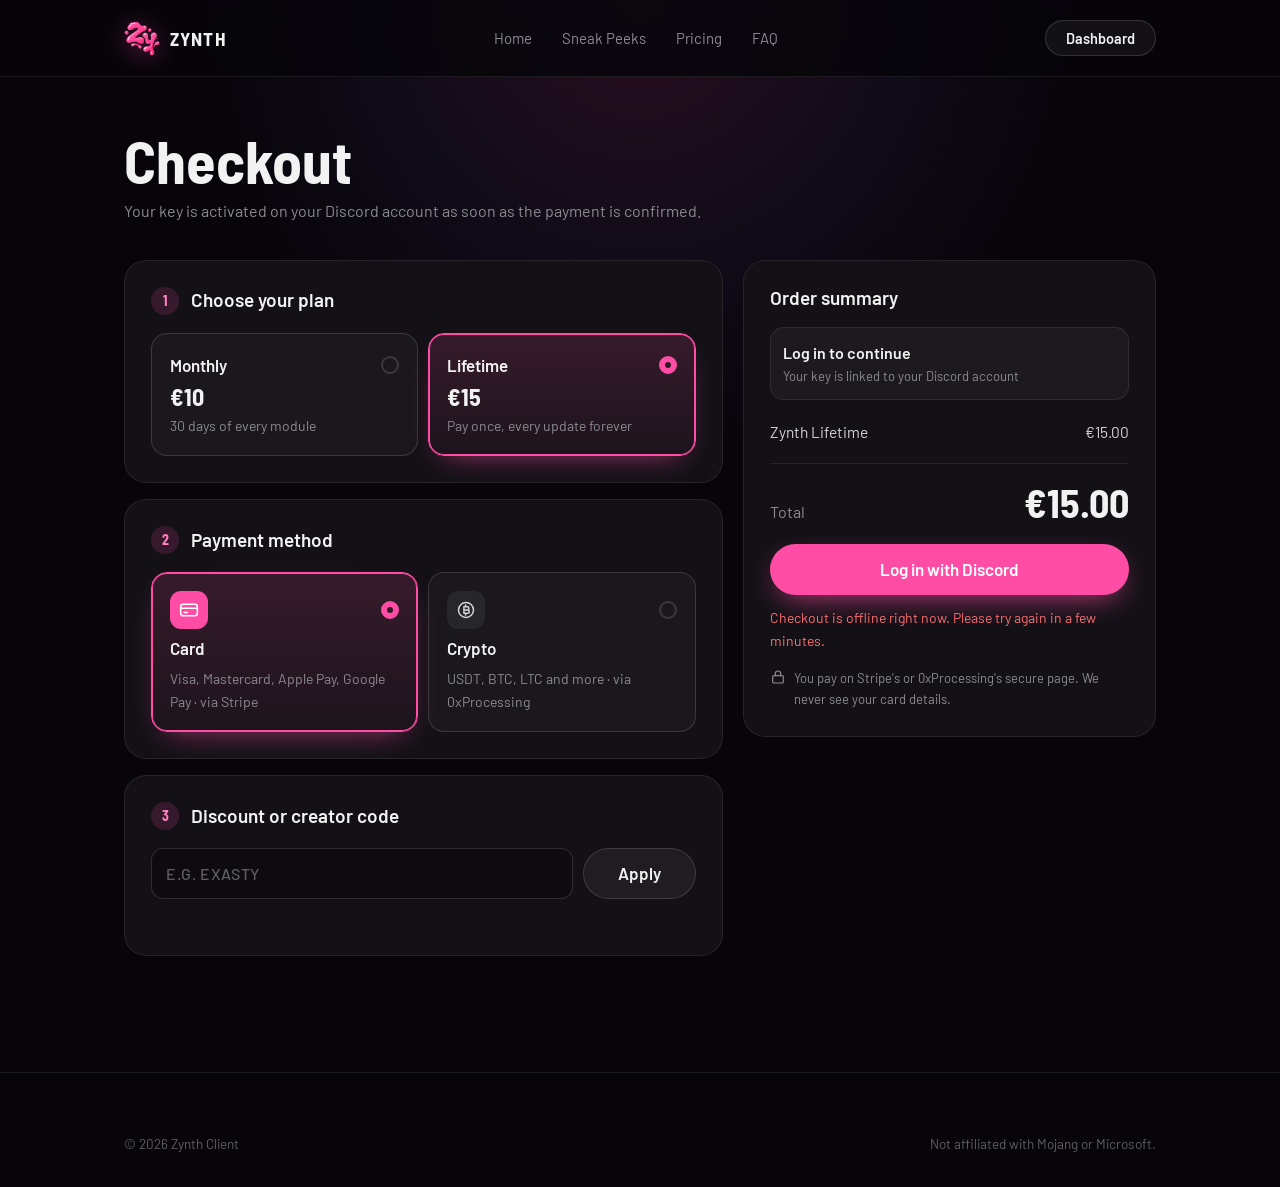
==== checkout.html @ fab696f7 "Add files via upload" ====
<!DOCTYPE html>
<html lang="en">
<head>
<meta charset="UTF-8">
<meta name="viewport" content="width=device-width, initial-scale=1.0, viewport-fit=cover">
<title>Checkout · Zynth Client</title>
<meta name="theme-color" content="#07050A">
<meta name="robots" content="noindex">
<link rel="icon" type="image/png" href="zynth-logo.png">
<link rel="preconnect" href="https://fonts.googleapis.com">
<link rel="preconnect" href="https://fonts.gstatic.com" crossorigin>
<link rel="stylesheet" href="https://fonts.googleapis.com/css2?family=Barlow:wght@400;500;600;700&family=Barlow+Semi+Condensed:wght@600;700&family=JetBrains+Mono:wght@400;500&display=swap">
<link rel="stylesheet" href="zynth.css">

<style>
  .page { padding: 130px 0 100px; position: relative; }
  .page::before { content: ""; position: absolute; left: 50%; top: 0; width: 900px; height: 460px; max-width: 160vw; transform: translateX(-50%);
    background: radial-gradient(ellipse at 50% 0%, rgba(255,77,166,.14), rgba(169,112,255,.06) 40%, transparent 70%); pointer-events: none; }
  .page .wrap { position: relative; }
  .page h1 { font: 700 clamp(40px, 6vw, 60px)/1 var(--display); margin-bottom: 8px; }
  .page .lead { color: var(--muted); margin-bottom: 36px; }

  .layout { display: grid; grid-template-columns: minmax(0, 1.45fr) minmax(0, 1fr); gap: 20px; align-items: start; }
  @media (max-width: 880px) { .layout { grid-template-columns: 1fr; } }

  .step { padding: 26px; margin-bottom: 16px; }
  .step:hover { transform: none; }
  .step-head { display: flex; align-items: center; gap: 12px; margin-bottom: 18px; }
  .step-num { width: 28px; height: 28px; border-radius: 50%; display: grid; place-items: center; font: 700 14px/1 var(--display); background: rgba(255,77,166,.15); color: var(--pink-light); flex-shrink: 0; }
  .step-head h2 { font: 600 19px/1.2 var(--font); }

  .options { display: grid; grid-template-columns: 1fr 1fr; gap: 10px; }
  @media (max-width: 520px) { .options { grid-template-columns: 1fr; } }
  .opt { position: relative; display: block; cursor: pointer; }
  .opt input { position: absolute; opacity: 0; pointer-events: none; }
  .opt-box { display: flex; flex-direction: column; gap: 6px; height: 100%; padding: 18px; border-radius: 16px; background: rgba(255,255,255,.03); border: 1px solid var(--line-strong); transition: border-color .2s, background .2s, box-shadow .2s; }
  .opt:hover .opt-box { border-color: rgba(255,255,255,.28); }
  .opt input:checked + .opt-box { border-color: var(--pink); background: linear-gradient(180deg, rgba(84,35,61,.55), rgba(84,35,61,.15)); box-shadow: 0 0 0 1px var(--pink) inset, 0 12px 30px -16px rgba(255,77,166,.7); }
  .opt input:focus-visible + .opt-box { outline: 2px solid var(--pink); outline-offset: 3px; }
  .opt input:disabled + .opt-box { opacity: .45; cursor: not-allowed; }
  .opt-top { display: flex; justify-content: space-between; align-items: center; gap: 10px; }
  .opt-name { font-weight: 600; font-size: 17px; }
  .opt-price { font: 700 24px/1 var(--display); }
  .opt-sub { color: var(--muted); font-size: 14px; }
  .opt-icon { width: 38px; height: 38px; border-radius: 11px; display: grid; place-items: center; background: rgba(255,255,255,.06); color: var(--text); }
  .opt input:checked + .opt-box .opt-icon { background: var(--pink); color: #fff; }
  .opt-icon svg { width: 20px; height: 20px; }
  .radio { width: 18px; height: 18px; border-radius: 50%; border: 2px solid var(--line-strong); flex-shrink: 0; transition: border-color .2s, border-width .2s; }
  .opt input:checked + .opt-box .radio { border-color: var(--pink); border-width: 6px; }

  .field { display: grid; gap: 6px; margin-top: 14px; }
  .field label { font-size: 14px; color: var(--muted); font-weight: 500; }
  .input { width: 100%; font: 500 16px var(--font); color: var(--white); background: #0d0b10; border: 1px solid var(--line-strong); border-radius: 12px; padding: 13px 14px; outline: none; transition: border-color .2s, box-shadow .2s; }
  .input::placeholder { color: var(--dim); }
  .input:focus { border-color: var(--pink); box-shadow: 0 0 0 4px rgba(255,77,166,.15); }
  select.input { appearance: none; cursor: pointer; background-image: url("data:image/svg+xml,%3Csvg xmlns='http://www.w3.org/2000/svg' viewBox='0 0 16 16'%3E%3Cpath d='M4 6l4 4 4-4' fill='none' stroke='%238B8B90' stroke-width='1.6' stroke-linecap='round'/%3E%3C/svg%3E"); background-repeat: no-repeat; background-position: right 14px center; background-size: 14px; }
  .crypto-fields[hidden] { display: none; }
  .note { font-size: 13.5px; color: var(--muted); margin-top: 10px; }

  .code-row { display: flex; gap: 10px; }
  .code-row .input { text-transform: uppercase; letter-spacing: .04em; }
  .code-row .btn { flex-shrink: 0; }
  .code-msg { font-size: 14px; margin-top: 10px; min-height: 20px; }
  .code-msg.ok { color: #6EE7A8; }
  .code-msg.err { color: #F87171; }
  .code-chip { display: inline-flex; align-items: center; gap: 8px; padding: 6px 8px 6px 12px; border-radius: 999px; background: rgba(255,77,166,.13); color: var(--pink-light); font: 600 14px var(--font); }
  .code-chip button { background: none; border: 0; color: inherit; cursor: pointer; font-size: 16px; line-height: 1; padding: 2px 4px; border-radius: 50%; }

  .summary { padding: 26px; position: sticky; top: 96px; }
  .summary:hover { transform: none; }
  .summary h2 { font: 600 19px/1.2 var(--font); margin-bottom: 18px; }
  .account { display: flex; align-items: center; gap: 12px; padding: 12px; border-radius: 14px; background: rgba(255,255,255,.04); border: 1px solid var(--line); margin-bottom: 20px; }
  .account img { width: 36px; height: 36px; border-radius: 50%; }
  .account .who { font-weight: 600; }
  .account .sub { font-size: 13px; color: var(--muted); }
  .account .switch { margin-left: auto; font-size: 13px; color: var(--muted); background: none; border: 0; cursor: pointer; }
  .account .switch:hover { color: var(--white); }
  .lines { display: grid; gap: 12px; padding-bottom: 18px; border-bottom: 1px solid var(--line); }
  .line { display: flex; justify-content: space-between; gap: 12px; font-size: 15.5px; color: var(--text); }
  .line .neg { color: #6EE7A8; }
  .line[hidden] { display: none; }
  .total { display: flex; justify-content: space-between; align-items: baseline; margin: 18px 0 20px; }
  .total span { color: var(--muted); }
  .total b { font: 700 40px/1 var(--display); }
  .pay { width: 100%; }
  .pay[disabled] { opacity: .5; cursor: not-allowed; transform: none; }
  .pay[disabled]::after { display: none; }
  .error { color: #F87171; font-size: 14px; margin-top: 12px; min-height: 18px; }
  .trust { display: flex; gap: 8px; align-items: flex-start; font-size: 13px; color: var(--muted); margin-top: 16px; }
  .trust svg { width: 16px; height: 16px; flex-shrink: 0; margin-top: 1px; }

  /* Order status (returning from the payment page) */
  .status-card { max-width: 620px; margin: 0 auto; padding: 40px 32px; text-align: center; }
  .status-card:hover { transform: none; }
  .status-icon { width: 64px; height: 64px; border-radius: 20px; margin: 0 auto 20px; display: grid; place-items: center; }
  .status-icon svg { width: 30px; height: 30px; }
  .status-icon.ok { background: rgba(110,231,168,.13); color: #6EE7A8; }
  .status-icon.wait { background: rgba(255,77,166,.13); color: var(--pink-light); }
  .status-icon.bad { background: rgba(248,113,113,.12); color: #F87171; }
  .status-card h2 { font: 700 32px/1.1 var(--display); margin-bottom: 10px; }
  .status-card p { color: var(--muted); margin-bottom: 22px; }
  .spinner { width: 28px; height: 28px; border-radius: 50%; border: 3px solid rgba(255,77,166,.25); border-top-color: var(--pink); animation: spin .9s linear infinite; }
  @keyframes spin { to { transform: rotate(360deg); } }
  .keybox { display: flex; align-items: center; gap: 10px; justify-content: space-between; padding: 14px 16px; border-radius: 14px; background: #0d0b10; border: 1px solid var(--line-strong); margin: 0 auto 20px; max-width: 460px; text-align: left; }
  .keybox code { font: 500 15px var(--mono); color: var(--white); letter-spacing: .04em; word-break: break-all; }
  .receipt { display: grid; gap: 8px; max-width: 360px; margin: 0 auto 26px; text-align: left; font-size: 14.5px; }
  .receipt div { display: flex; justify-content: space-between; gap: 12px; color: var(--text); }
  .receipt span { color: var(--muted); }
  .row-center { display: flex; gap: 10px; justify-content: center; flex-wrap: wrap; }
  .skeleton { color: var(--dim); }
</style>
</head>
<body>

<nav class="top solid">
  <div class="wrap">
    <a class="brand" href="index.html"><img src="zynth-logo.png" alt="">ZYNTH</a>
    <div class="navlinks">
      <a href="index.html">Home</a>
      <a href="sneak-peeks.html">Sneak Peeks</a>
      <a href="index.html#pricing">Pricing</a>
      <a href="index.html#faq">FAQ</a>
    </div>
    <div class="nav-right">
      <a href="dashboard.html" class="btn btn-ghost btn-sm">Dashboard</a>
      <button class="burger" aria-label="Menu" aria-expanded="false"><svg viewBox="0 0 24 24" fill="none" stroke="currentColor" stroke-width="2" stroke-linecap="round"><path d="M4 7h16M4 12h16M4 17h16"/></svg></button>
    </div>
  </div>
  <div class="mobile-menu">
    <a href="index.html">Home</a><a href="sneak-peeks.html">Sneak Peeks</a><a href="index.html#pricing">Pricing</a><a href="dashboard.html">Dashboard</a>
  </div>
</nav>

<main class="page">
  <div class="wrap">

    <!-- ── STATUS VIEW (after paying) ── -->
    <section id="status-view" hidden style="padding:0">
      <div class="card status-card" id="status-card" aria-live="polite"></div>
    </section>

    <!-- ── CHECKOUT FORM ── -->
    <section id="form-view" style="padding:0">
      <h1>Checkout</h1>
      <p class="lead">Your key is activated on your Discord account as soon as the payment is confirmed.</p>

      <div class="layout">
        <div>
          <div class="card step">
            <div class="step-head"><span class="step-num">1</span><h2>Choose your plan</h2></div>
            <div class="options" id="products">
              <label class="opt">
                <input type="radio" name="product" value="monthly">
                <span class="opt-box">
                  <span class="opt-top"><span class="opt-name">Monthly</span><span class="radio"></span></span>
                  <span class="opt-price" data-price="monthly">€10</span>
                  <span class="opt-sub">30 days of every module</span>
                </span>
              </label>
              <label class="opt">
                <input type="radio" name="product" value="lifetime" checked>
                <span class="opt-box">
                  <span class="opt-top"><span class="opt-name">Lifetime</span><span class="radio"></span></span>
                  <span class="opt-price" data-price="lifetime">€15</span>
                  <span class="opt-sub">Pay once, every update forever</span>
                </span>
              </label>
            </div>
          </div>

          <div class="card step">
            <div class="step-head"><span class="step-num">2</span><h2>Payment method</h2></div>
            <div class="options">
              <label class="opt">
                <input type="radio" name="method" value="stripe" checked>
                <span class="opt-box">
                  <span class="opt-top">
                    <span class="opt-icon"><svg viewBox="0 0 24 24" fill="none" stroke="currentColor" stroke-width="1.8" stroke-linecap="round" stroke-linejoin="round"><rect x="2" y="5" width="20" height="14" rx="3"/><path d="M2 10h20M6 15h4"/></svg></span>
                    <span class="radio"></span>
                  </span>
                  <span class="opt-name">Card</span>
                  <span class="opt-sub" id="stripe-sub">Visa, Mastercard, Apple Pay, Google Pay · via Stripe</span>
                </span>
              </label>
              <label class="opt">
                <input type="radio" name="method" value="crypto">
                <span class="opt-box">
                  <span class="opt-top">
                    <span class="opt-icon"><svg viewBox="0 0 24 24" fill="none" stroke="currentColor" stroke-width="1.8" stroke-linecap="round" stroke-linejoin="round"><circle cx="12" cy="12" r="9"/><path d="M9.5 8h4a2 2 0 0 1 0 4h-4m0 0h4.5a2 2 0 0 1 0 4H9.5m0-8v8m2-10v2m0 8v2"/></svg></span>
                    <span class="radio"></span>
                  </span>
                  <span class="opt-name">Crypto</span>
                  <span class="opt-sub" id="crypto-sub">USDT, BTC, LTC and more · via 0xProcessing</span>
                </span>
              </label>
            </div>
            <div class="crypto-fields" id="crypto-fields" hidden>
              <div class="field">
                <label for="coin">Cryptocurrency</label>
                <select class="input" id="coin"><option value="">Loading…</option></select>
              </div>
              <div class="field">
                <label for="email">Email for your payment receipt</label>
                <input class="input" id="email" type="email" placeholder="you@example.com" autocomplete="email" maxlength="200">
              </div>
              <p class="note">0xProcessing needs an email for the receipt. The exact crypto amount is shown on the next page.</p>
            </div>
          </div>

          <div class="card step">
            <div class="step-head"><span class="step-num">3</span><h2>Discount or creator code</h2></div>
            <div id="code-entry">
              <div class="code-row">
                <input class="input" id="code" type="text" placeholder="e.g. EXASTY" maxlength="24" autocomplete="off" spellcheck="false" aria-label="Discount code">
                <button class="btn btn-ghost" id="apply-code" type="button">Apply</button>
              </div>
            </div>
            <div id="code-applied" hidden></div>
            <div class="code-msg" id="code-msg" aria-live="polite"></div>
          </div>
        </div>

        <aside class="card summary">
          <h2>Order summary</h2>
          <div id="account"></div>
          <div class="lines">
            <div class="line"><span id="sum-product">Zynth Lifetime</span><span id="sum-base">€15.00</span></div>
            <div class="line" id="sum-discount-row" hidden><span id="sum-discount-label">Code</span><span class="neg" id="sum-discount">−€0.00</span></div>
            <div class="line" id="sum-fee-row" hidden><span>Processing fee</span><span id="sum-fee">€0.00</span></div>
          </div>
          <div class="total"><span>Total</span><b id="sum-total">€15.00</b></div>
          <button class="btn btn-primary pay" id="pay" type="button">Continue to payment</button>
          <div class="error" id="pay-error" role="alert"></div>
          <div class="trust">
            <svg viewBox="0 0 24 24" fill="none" stroke="currentColor" stroke-width="1.8" stroke-linecap="round" stroke-linejoin="round"><rect x="4" y="10" width="16" height="11" rx="2"/><path d="M8 10V7a4 4 0 0 1 8 0v3"/></svg>
            <span>You pay on Stripe's or 0xProcessing's secure page. We never see your card details.</span>
          </div>
        </aside>
      </div>
    </section>
  </div>
</main>

<footer>
  <div class="wrap">
    <div class="legal" style="margin-top:0;padding-top:0;border:0">
      <span>© 2026 Zynth Client</span>
      <span>Not affiliated with Mojang or Microsoft.</span>
    </div>
  </div>
</footer>

<script src="zynth.js"></script>
<script>
(function () {
  const API = window.ZYNTH_API_URL;
  const CLIENT_ID = window.ZYNTH_DISCORD_CLIENT_ID;
  const REDIRECT = location.origin + location.pathname;      // add this URL in the Discord Developer Portal
  const TOKEN_KEY = 'blizz_dc_token';                         // shared with the dashboard, so one login works for both
  const SAVED = 'zynth_checkout_draft';

  const $ = id => document.getElementById(id);
  const euros = c => '€' + (c / 100).toFixed(2);
  const esc = s => String(s ?? '').replace(/[&<>"']/g, c => ({ '&': '&amp;', '<': '&lt;', '>': '&gt;', '"': '&quot;', "'": '&#39;' }[c]));
  const store = {
    get: k => { try { return localStorage.getItem(k); } catch { return null; } },
    set: (k, v) => { try { localStorage.setItem(k, v); } catch {} },
    del: k => { try { localStorage.removeItem(k); } catch {} },
  };

  let user = null, cfg = null, applied = null, busy = false;

  // ── API ─────────────────────────────────────────────────────
  async function api(path, opts = {}) {
    const token = store.get(TOKEN_KEY);
    const res = await fetch(API + path, {
      ...opts,
      headers: { ...(opts.body ? { 'Content-Type': 'application/json' } : {}), ...(token ? { Authorization: 'Bearer ' + token } : {}) },
    });
    const data = await res.json().catch(() => ({}));
    if (res.status === 401) { store.del(TOKEN_KEY); user = null; renderAccount(); }
    if (!res.ok) throw new Error(data.error || 'Something went wrong. Please try again.');
    return data;
  }

  // ── Discord login (same flow as the dashboard) ──────────────
  function takeTokenFromUrl() {
    if (!location.hash.includes('access_token') && !location.hash.includes('error')) return;
    const p = new URLSearchParams(location.hash.slice(1));
    const expected = store.get('zynth_oauth_state');
    store.del('zynth_oauth_state');
    history.replaceState(null, '', location.pathname + location.search);
    if (p.get('access_token') && expected && p.get('state') === expected) store.set(TOKEN_KEY, p.get('access_token'));
  }
  function login() {
    saveDraft();
    const state = Array.from(crypto.getRandomValues(new Uint8Array(16)), b => b.toString(16).padStart(2, '0')).join('');
    store.set('zynth_oauth_state', state);
    location.href = 'https://discord.com/api/oauth2/authorize?client_id=' + CLIENT_ID +
      '&redirect_uri=' + encodeURIComponent(REDIRECT) + '&response_type=token&scope=identify&state=' + state;
  }
  async function loadUser() {
    const token = store.get(TOKEN_KEY);
    if (!token) return null;
    const res = await fetch('https://discord.com/api/users/@me', { headers: { Authorization: 'Bearer ' + token } }).catch(() => null);
    if (!res || !res.ok) { store.del(TOKEN_KEY); return null; }
    return res.json();
  }
  function avatar(u) {
    return u.avatar ? `https://cdn.discordapp.com/avatars/${u.id}/${u.avatar}.png?size=64`
      : `https://cdn.discordapp.com/embed/avatars/${Number(BigInt(u.id) % 6n)}.png`;
  }
  function renderAccount() {
    const el = $('account');
    if (user) {
      el.innerHTML = `<div class="account"><img src="${avatar(user)}" alt=""><div><div class="who">${esc(user.global_name || user.username)}</div>
        <div class="sub">Your key goes to this Discord account</div></div><button class="switch" id="logout" type="button">Switch</button></div>`;
      $('logout').onclick = () => { store.del(TOKEN_KEY); user = null; renderAccount(); updatePay(); };
    } else {
      el.innerHTML = `<div class="account"><div><div class="who">Log in to continue</div><div class="sub">Your key is linked to your Discord account</div></div></div>`;
    }
    updatePay();
  }

  // ── Form state ──────────────────────────────────────────────
  const product = () => document.querySelector('input[name=product]:checked').value;
  const method = () => document.querySelector('input[name=method]:checked').value;

  function saveDraft() {
    store.set(SAVED, JSON.stringify({ product: product(), method: method(), code: applied?.code || $('code').value.trim(), email: $('email').value.trim() }));
  }
  function restoreDraft() {
    const params = new URLSearchParams(location.search);
    let d = {};
    try { d = JSON.parse(store.get(SAVED) || '{}'); } catch {}
    store.del(SAVED);
    const p = params.get('product') || d.product;
    if (p) { const r = document.querySelector(`input[name=product][value="${p}"]`); if (r) r.checked = true; }
    if (d.method) { const r = document.querySelector(`input[name=method][value="${d.method}"]`); if (r && !r.disabled) r.checked = true; }
    if (d.email) $('email').value = d.email;
    const code = params.get('code') || d.code;
    if (code) $('code').value = code;
  }

  function priceOf(id) { return cfg?.products.find(p => p.id === id)?.price_cents ?? (id === 'monthly' ? 1000 : 1500); }
  function feeOf(m) { return cfg?.methods?.[m]?.fee_cents || 0; }

  function renderSummary() {
    const base = priceOf(product());
    const discount = applied && applied.product === product() && applied.method === method() ? applied.discount_cents : 0;
    const fee = base - discount === 0 ? 0 : feeOf(method());
    $('sum-product').textContent = product() === 'monthly' ? 'Zynth Monthly' : 'Zynth Lifetime';
    $('sum-base').textContent = euros(base);
    $('sum-discount-row').hidden = !discount;
    $('sum-discount-label').textContent = applied ? `${applied.label} · ${applied.code}` : 'Code';
    $('sum-discount').textContent = '−' + euros(discount);
    $('sum-fee-row').hidden = !fee;
    $('sum-fee').textContent = euros(fee);
    $('sum-total').textContent = euros(base - discount + fee);
    $('crypto-fields').hidden = method() !== 'crypto';
    updatePay();
  }

  function updatePay() {
    const btn = $('pay');
    if (!user) { btn.textContent = 'Log in with Discord'; btn.disabled = false; return; }
    btn.disabled = busy;
    btn.textContent = busy ? 'Starting payment…' : method() === 'crypto' ? 'Continue to crypto payment' : 'Continue to payment';
  }

  // ── Codes ───────────────────────────────────────────────────
  async function applyCode(silent) {
    const code = $('code').value.trim().toUpperCase();
    const msg = $('code-msg');
    msg.className = 'code-msg'; msg.textContent = '';
    if (!code) return;
    if (!user) { if (!silent) { msg.className = 'code-msg err'; msg.textContent = 'Log in first to use a code.'; } return; }
    $('apply-code').disabled = true;
    try {
      const r = await api('/checkout/validate-code', { method: 'POST', body: JSON.stringify({ product: product(), method: method(), code }) });
      if (!r.valid) {
        applied = null;
        msg.className = 'code-msg err'; msg.textContent = r.error;
      } else {
        applied = { ...r.code, product: product(), method: method() };
        $('code-entry').hidden = true;
        $('code-applied').hidden = false;
        $('code-applied').innerHTML = `<span class="code-chip">${esc(r.code.code)} · −${euros(r.code.discount_cents)}<button type="button" id="remove-code" aria-label="Remove code">×</button></span>`;
        $('remove-code').onclick = removeCode;
        msg.className = 'code-msg ok';
        msg.textContent = r.code.type === 'media' ? `Creator code applied. You save ${euros(r.code.discount_cents)}.` : `Code applied. You save ${euros(r.code.discount_cents)}.`;
      }
    } catch (e) {
      msg.className = 'code-msg err'; msg.textContent = e.message;
    }
    $('apply-code').disabled = false;
    renderSummary();
  }
  function removeCode() {
    applied = null;
    $('code').value = '';
    $('code-entry').hidden = false;
    $('code-applied').hidden = true;
    $('code-msg').textContent = '';
    renderSummary();
  }

  // ── Pay ─────────────────────────────────────────────────────
  async function pay() {
    $('pay-error').textContent = '';
    if (!user) return login();
    const body = { product: product(), method: method(), code: applied?.code || undefined };
    if (body.method === 'crypto') {
      body.crypto_currency = $('coin').value;
      body.email = $('email').value.trim();
      if (!body.crypto_currency) return ($('pay-error').textContent = 'Choose a cryptocurrency.');
      if (!/^[^\s@]+@[^\s@]+\.[^\s@]+$/.test(body.email)) return ($('pay-error').textContent = 'Enter a valid email address.');
    }
    busy = true; updatePay();
    try {
      const r = await api('/checkout/create', { method: 'POST', body: JSON.stringify(body) });
      if (r.free || !r.redirect_url) { location.href = `${location.pathname}?order=${r.order.id}`; return; }
      location.href = r.redirect_url;
    } catch (e) {
      $('pay-error').textContent = e.message;
      busy = false; updatePay();
    }
  }

  // ── Order status after returning ────────────────────────────
  const ICONS = {
    ok: '<svg viewBox="0 0 24 24" fill="none" stroke="currentColor" stroke-width="2.2" stroke-linecap="round" stroke-linejoin="round"><path d="M5 12.5l4.5 4.5L19 7.5"/></svg>',
    bad: '<svg viewBox="0 0 24 24" fill="none" stroke="currentColor" stroke-width="2.2" stroke-linecap="round"><path d="M6 6l12 12M18 6L6 18"/></svg>',
  };
  function statusCard(kind, title, text, extra = '') {
    $('status-card').innerHTML = `<div class="status-icon ${kind}">${kind === 'wait' ? '<div class="spinner"></div>' : ICONS[kind]}</div>
      <h2>${title}</h2><p>${text}</p>${extra}`;
  }
  async function showOrder(orderId, cancelled) {
    $('form-view').hidden = true;
    $('status-view').hidden = false;
    if (!user) {
      statusCard('wait', 'Log in to see your order', 'Your order is linked to your Discord account.', '<button class="btn btn-primary" id="status-login">Log in with Discord</button>');
      $('status-login').onclick = login;
      return;
    }
    const started = Date.now();
    const tick = async () => {
      let o;
      try { o = (await api('/checkout/order/' + encodeURIComponent(orderId))).order; }
      catch (e) { return statusCard('bad', "We couldn't find that order", esc(e.message), '<a class="btn btn-ghost" href="checkout.html">Back to checkout</a>'); }

      const receipt = `<div class="receipt"><div><span>Order</span>${esc(o.ref)}</div><div><span>Plan</span>${esc(o.product_name)}</div>
        ${o.code ? `<div><span>Code</span>${esc(o.code)} (−${euros(o.discount_cents)})</div>` : ''}<div><span>Total</span>${euros(o.total_cents)}</div></div>`;

      if (o.status === 'paid') {
        return statusCard('ok', 'Payment confirmed 🎉', 'Your license is active. We also sent the key to your Discord DMs.',
          `${o.license_key ? `<div class="keybox"><code id="key">${esc(o.license_key)}</code><button class="btn btn-ghost btn-sm" id="copy-key">Copy</button></div>` : ''}
           ${receipt}<div class="row-center"><a class="btn btn-primary" href="dashboard.html">Go to dashboard</a></div>`);
        bindCopy();
        return;
      }
      if (o.status === 'pending' && cancelled) {
        return statusCard('bad', 'Payment cancelled', "No money was taken. You can try again whenever you're ready.", '<a class="btn btn-primary" href="checkout.html">Try again</a>');
      }
      if (o.status === 'pending') {
        statusCard('wait', 'Waiting for your payment', o.payment_method === 'crypto'
          ? 'Crypto payments need a few blockchain confirmations. You can close this page; your key arrives in your Discord DMs.'
          : 'This usually takes a few seconds.', receipt);
        if (Date.now() - started < 30 * 60 * 1000) setTimeout(tick, o.payment_method === 'crypto' ? 10000 : 3000);
        return;
      }
      const texts = {
        expired: ['This order expired', "The payment wasn't completed in time. If you already paid, contact support with your order number."],
        cancelled: ['Payment cancelled', 'No money was taken.'],
        failed: ['Payment failed', 'The payment did not go through. Please try again or use another method.'],
        underpaid: ['Payment incomplete', 'Less than the full amount arrived. Open a support ticket with your order number and we will sort it out.'],
        refunded: ['Order refunded', 'This order was refunded and its key is no longer active.'],
        disputed: ['Payment disputed', 'This payment is under dispute. Contact support if you think this is a mistake.'],
      }[o.status] || ['Order status: ' + esc(o.status), ''];
      statusCard('bad', texts[0], texts[1], receipt + '<div class="row-center"><a class="btn btn-primary" href="checkout.html">New checkout</a></div>');
    };
    tick();
  }
  function bindCopy() {
    const b = $('copy-key');
    if (!b) return;
    b.onclick = () => navigator.clipboard.writeText($('key').textContent).then(() => { b.textContent = 'Copied'; setTimeout(() => (b.textContent = 'Copy'), 1500); });
  }

  // ── Coins + config ──────────────────────────────────────────
  async function loadConfig() {
    try { cfg = await api('/checkout/config'); } catch { cfg = null; }
    if (!cfg) {
      $('pay-error').textContent = 'Checkout is offline right now. Please try again in a few minutes.';
      $('pay').disabled = true;
      return;
    }
    for (const p of cfg.products) {
      const el = document.querySelector(`[data-price="${p.id}"]`);
      if (el) el.textContent = euros(p.price_cents).replace('.00', '');
    }
    for (const m of ['stripe', 'crypto']) {
      if (!cfg.methods[m].available) {
        const r = document.querySelector(`input[name=method][value="${m}"]`);
        r.disabled = true;
        $(m + '-sub').textContent = 'Not available right now';
        if (r.checked) { const other = document.querySelector(`input[name=method]:not([value="${m}"])`); if (!other.disabled) other.checked = true; }
      }
    }
  }
  async function loadCoins() {
    if (!cfg?.methods.crypto.available) return;
    try {
      const { coins } = await api('/checkout/coins');
      $('coin').innerHTML = '<option value="">Choose a coin</option>' + coins.map(c => `<option value="${esc(c.id)}">${esc(c.name)}</option>`).join('');
    } catch (e) {
      $('coin').innerHTML = '<option value="">Unavailable</option>';
    }
  }

  // ── Start ───────────────────────────────────────────────────
  (async () => {
    takeTokenFromUrl();
    restoreDraft();
    document.querySelectorAll('input[name=product], input[name=method]').forEach(r => r.addEventListener('change', () => {
      if (applied) { const c = applied.code; removeCode(); $('code').value = c; applyCode(true); }
      renderSummary();
    }));
    $('apply-code').onclick = () => applyCode(false);
    $('code').addEventListener('keydown', e => { if (e.key === 'Enter') applyCode(false); });
    $('pay').onclick = pay;

    user = await loadUser();
    await loadConfig();
    renderAccount();
    renderSummary();

    const params = new URLSearchParams(location.search);
    if (params.get('order')) return showOrder(params.get('order'), params.has('cancelled'));
    loadCoins();
    if ($('code').value.trim() && user) applyCode(true);
  })();
})();
</script>
</body>
</html>
---- zynth.css ----
/* Shared styles for index.html and modules.html */
:root {
  --black: #07050A;
  --surface: #131116;
  --surface-2: #1A171E;
  --white: #F2F2F2;
  --text: #D4D4D6;
  --muted: #8B8B90;
  --dim: #5E5E63;
  --line: rgba(255,255,255,0.08);
  --line-strong: rgba(255,255,255,0.14);
  --pink: #FF4DA6;
  --pink-light: #FF82C1;
  --pink-deep: #54233D;
  --violet: #A970FF;
  --g1: linear-gradient(140deg, #FF9ACB, #FF4DA6);
  --g2: linear-gradient(140deg, #FF4DA6, #A970FF);
  --g3: linear-gradient(140deg, #C9A2FF, #7B4DFF);
  --font: "Barlow", "Segoe UI", system-ui, sans-serif;
  --display: "Barlow Semi Condensed", "Barlow", system-ui, sans-serif;
  --mono: "JetBrains Mono", ui-monospace, Consolas, monospace;
}

* { box-sizing: border-box; }
html { scroll-behavior: smooth; }
body { margin: 0; background: var(--black); color: var(--white); font: 400 16px/1.6 var(--font); -webkit-font-smoothing: antialiased; overflow-x: hidden; }
a { color: inherit; text-decoration: none; }
h1, h2, h3, h4, p { margin: 0; }
img { display: block; max-width: 100%; }
[hidden] { display: none !important; }
::selection { background: var(--pink); color: #fff; }
:focus-visible { outline: 2px solid var(--pink); outline-offset: 3px; border-radius: 8px; }

.wrap { max-width: 1080px; margin: 0 auto; padding-inline: 24px; }
@media (max-width: 600px) { .wrap { padding-inline: 16px; } }

.accent { color: var(--pink); }

/* ---------- Buttons ---------- */
.btn {
  position: relative; overflow: hidden;
  display: inline-flex; align-items: center; justify-content: center; gap: 8px;
  font: 600 17px/1 var(--font); padding: 16px 34px; border-radius: 999px;
  border: 1px solid transparent; cursor: pointer; white-space: nowrap;
  transition: background .2s, transform .2s, filter .2s;
}
.btn-primary { background: var(--pink); color: #fff; box-shadow: 0 10px 30px -10px rgba(255,77,166,.8); }
.btn-primary:hover { background: var(--pink-light); transform: translateY(-1px); }
.btn-primary::after {
  content: ""; position: absolute; top: 0; left: 0; width: 45%; height: 100%;
  background: linear-gradient(90deg, transparent, rgba(255,255,255,.3), transparent);
  transform: translateX(-120%) skewX(-15deg); animation: glint 3.5s ease-in-out infinite;
}
@keyframes glint { 0%, 60% { transform: translateX(-120%) skewX(-15deg); } 100% { transform: translateX(330%) skewX(-15deg); } }
.btn-ghost { background: rgba(255,255,255,.05); border-color: var(--line-strong); color: var(--white); }
.btn-ghost:hover { background: rgba(255,255,255,.1); }
.btn-discord { background: #5865F2; color: #fff; }
.btn-discord:hover { filter: brightness(1.1); }
.btn-sm { font-size: 14.5px; padding: 10px 20px; }
.btn-sm::after { display: none; }

/* ---------- Nav ---------- */
nav.top { position: fixed; inset: 0 0 auto; z-index: 50; padding-top: env(safe-area-inset-top, 0px); border-bottom: 1px solid transparent; transition: background .3s, border-color .3s; }
nav.top.scrolled, nav.top.solid { background: rgba(7,5,10,.82); backdrop-filter: blur(14px); -webkit-backdrop-filter: blur(14px); border-color: var(--line); }
nav.top .wrap { height: 76px; display: flex; align-items: center; justify-content: space-between; gap: 16px; }
.brand { display: flex; align-items: center; gap: 10px; font: 700 19px/1 var(--display); letter-spacing: .06em; }
.brand img { width: 36px; height: 36px; filter: drop-shadow(0 4px 12px rgba(255,77,166,.45)); }
.navlinks { display: flex; gap: 30px; font-size: 15px; color: var(--muted); }
.navlinks a { transition: color .15s; }
.navlinks a:hover, .navlinks a.current { color: var(--white); }
.nav-right { display: flex; align-items: center; gap: 8px; }
.burger { display: none; width: 40px; height: 40px; border-radius: 12px; border: 1px solid var(--line-strong); background: rgba(255,255,255,.04); color: var(--white); cursor: pointer; align-items: center; justify-content: center; }
.burger svg { width: 18px; height: 18px; }
.mobile-menu { display: none; }
@media (max-width: 820px) {
  .navlinks { display: none; }
  .burger { display: inline-flex; }
  .mobile-menu.open { display: grid; gap: 4px; padding: 8px 16px 16px; background: rgba(7,5,10,.96); border-bottom: 1px solid var(--line); }
  .mobile-menu a { padding: 12px 8px; color: var(--text); font-size: 16px; border-radius: 10px; }
  .mobile-menu a:hover { background: rgba(255,255,255,.05); }
}

/* ---------- Sections ---------- */
section { padding: 110px 0; scroll-margin-top: 76px; position: relative; }
.head { text-align: center; max-width: 620px; margin: 0 auto 52px; }
.head h2 { font: 700 clamp(36px, 5vw, 54px)/1.05 var(--display); }
.head p { color: var(--muted); font-size: 17.5px; margin-top: 12px; }
@media (max-width: 600px) { section { padding: 80px 0; } .head { margin-bottom: 38px; } }

.card {
  position: relative; overflow: hidden; background: var(--surface); border: 1px solid var(--line); border-radius: 22px;
  transition: transform .4s cubic-bezier(.16,1,.3,1), border-color .3s;
}
.card .glow { position: absolute; top: -70px; right: -70px; width: 180px; height: 180px; border-radius: 50%; filter: blur(60px); opacity: 0; transition: opacity .5s; pointer-events: none; }
.card:hover { transform: translateY(-4px); border-color: var(--line-strong); }
.card:hover .glow { opacity: .3; }

.tile { width: 52px; height: 52px; border-radius: 15px; display: grid; place-items: center; color: #fff; }
.tile svg { width: 24px; height: 24px; }
.t1 { background: var(--g1); box-shadow: 0 10px 26px -10px #FF4DA6; }
.t2 { background: var(--g2); box-shadow: 0 10px 26px -10px #C060E0; }
.t3 { background: var(--g3); box-shadow: 0 10px 26px -10px #8B5CFF; }
.glow.t1, .glow.t2, .glow.t3 { box-shadow: none; }

/* ---------- Footer ---------- */
footer { border-top: 1px solid var(--line); padding: 60px 0 calc(32px + env(safe-area-inset-bottom, 0px)); color: var(--muted); }
.foot { display: grid; grid-template-columns: 1.5fr 1fr 1fr; gap: 32px; }
.foot p { margin-top: 14px; font-size: 15px; max-width: 280px; }
.foot h4 { color: var(--white); font: 600 12px/1 var(--font); letter-spacing: .16em; text-transform: uppercase; margin-bottom: 16px; }
.foot ul { list-style: none; margin: 0; padding: 0; display: grid; gap: 10px; font-size: 15px; }
.foot a:hover { color: var(--white); }
.legal { margin-top: 44px; padding-top: 22px; border-top: 1px solid var(--line); display: flex; justify-content: space-between; flex-wrap: wrap; gap: 10px; font-size: 13.5px; color: var(--dim); }
@media (max-width: 700px) { .foot { grid-template-columns: 1fr 1fr; } .foot > div:first-child { grid-column: 1 / -1; } }

/* ---------- Reveal ---------- */
.js .reveal { opacity: 0; transform: translateY(22px); transition: opacity .7s ease, transform .7s cubic-bezier(.2,.8,.2,1); }
.js .reveal.in { opacity: 1; transform: none; }

@media (prefers-reduced-motion: reduce) {
  *, *::before, *::after { animation: none !important; transition: none !important; }
  .js .reveal { opacity: 1; transform: none; }
}
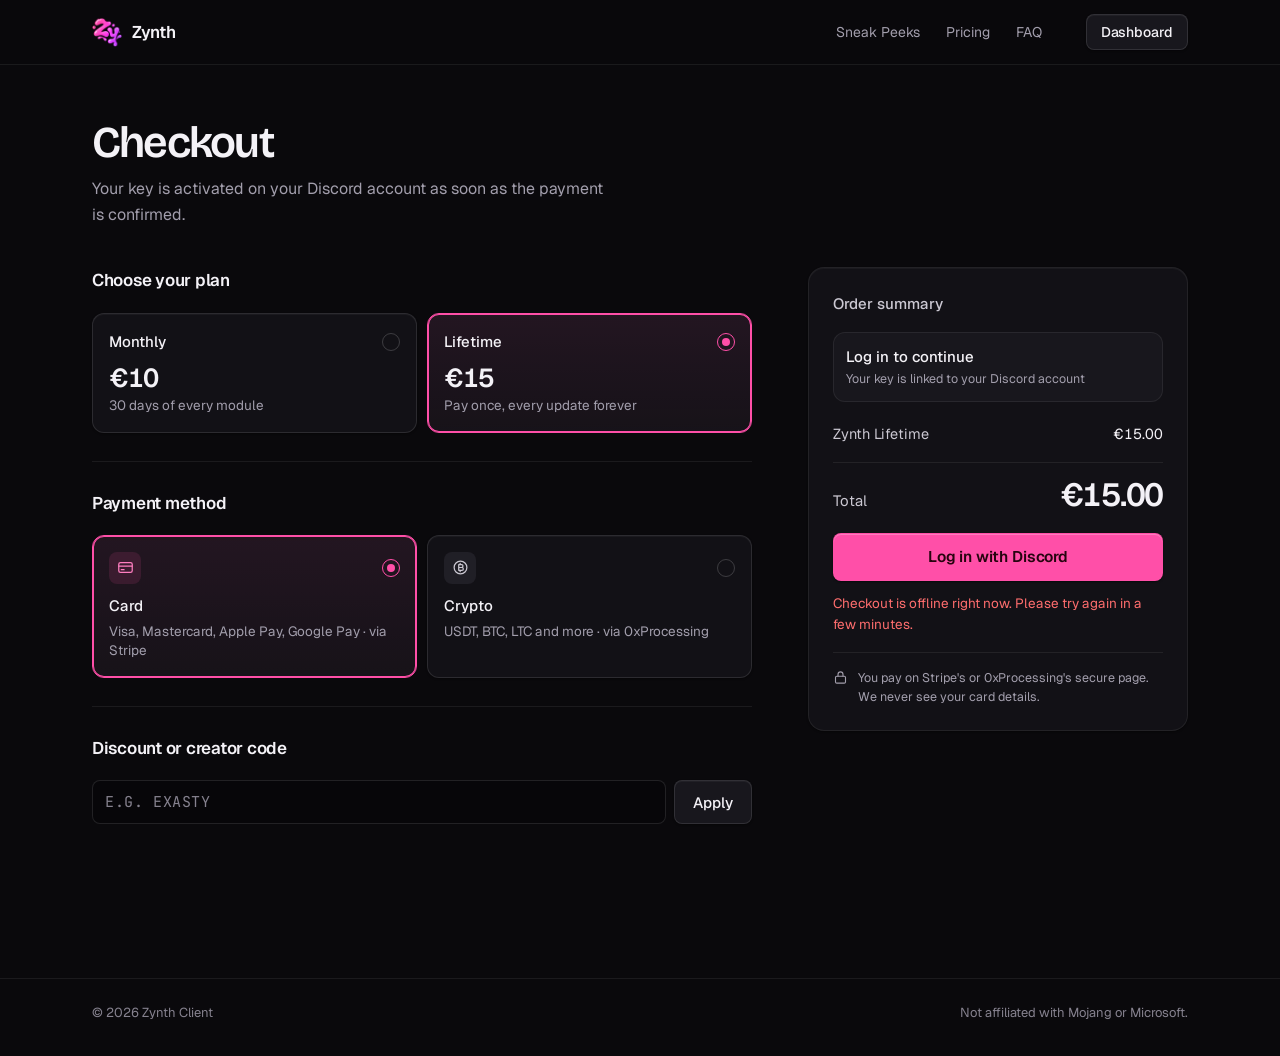
==== commit dd0d2540: "Add files via upload" ====
--- a/checkout.html
+++ b/checkout.html
@@ -4,130 +4,136 @@
 <meta charset="UTF-8">
 <meta name="viewport" content="width=device-width, initial-scale=1.0, viewport-fit=cover">
 <title>Checkout · Zynth Client</title>
-<meta name="theme-color" content="#07050A">
+<meta name="theme-color" content="#0A090C">
 <meta name="robots" content="noindex">
-<link rel="icon" type="image/png" href="zynth-logo.png">
+<link rel="icon" type="image/png" sizes="32x32" href="assets/favicon-32.png">
+<link rel="apple-touch-icon" href="assets/apple-touch-icon.png">
 <link rel="preconnect" href="https://fonts.googleapis.com">
 <link rel="preconnect" href="https://fonts.gstatic.com" crossorigin>
-<link rel="stylesheet" href="https://fonts.googleapis.com/css2?family=Barlow:wght@400;500;600;700&family=Barlow+Semi+Condensed:wght@600;700&family=JetBrains+Mono:wght@400;500&display=swap">
+<link rel="stylesheet" href="https://fonts.googleapis.com/css2?family=Bricolage+Grotesque:opsz,wght@12..96,500..700&family=Geist:wght@400;500;600&family=JetBrains+Mono:wght@400;500&display=swap">
+<link rel="stylesheet" href="base.css">
 <link rel="stylesheet" href="zynth.css">
 
 <style>
-  .page { padding: 130px 0 100px; position: relative; }
-  .page::before { content: ""; position: absolute; left: 50%; top: 0; width: 900px; height: 460px; max-width: 160vw; transform: translateX(-50%);
-    background: radial-gradient(ellipse at 50% 0%, rgba(255,77,166,.14), rgba(169,112,255,.06) 40%, transparent 70%); pointer-events: none; }
-  .page .wrap { position: relative; }
-  .page h1 { font: 700 clamp(40px, 6vw, 60px)/1 var(--display); margin-bottom: 8px; }
-  .page .lead { color: var(--muted); margin-bottom: 36px; }
-
-  .layout { display: grid; grid-template-columns: minmax(0, 1.45fr) minmax(0, 1fr); gap: 20px; align-items: start; }
-  @media (max-width: 880px) { .layout { grid-template-columns: 1fr; } }
-
-  .step { padding: 26px; margin-bottom: 16px; }
-  .step:hover { transform: none; }
-  .step-head { display: flex; align-items: center; gap: 12px; margin-bottom: 18px; }
-  .step-num { width: 28px; height: 28px; border-radius: 50%; display: grid; place-items: center; font: 700 14px/1 var(--display); background: rgba(255,77,166,.15); color: var(--pink-light); flex-shrink: 0; }
-  .step-head h2 { font: 600 19px/1.2 var(--font); }
+  .page { padding: 120px 0 96px; }
+  .page h1 { font-size: clamp(32px, 4vw, 44px); line-height: 1.05; letter-spacing: -.04em; margin-bottom: 10px; }
+  .page .lead { margin-bottom: 40px; font-size: 16px; }
+
+  .layout { display: grid; grid-template-columns: minmax(0, 1fr) 380px; gap: 56px; align-items: start; }
+  @media (max-width: 920px) { .layout { grid-template-columns: 1fr; gap: 32px; } }
+
+  /* Form steps: separated by rules, not boxed */
+  .step { padding: 28px 0; margin: 0; min-width: 0; border: 0; border-top: 1px solid var(--line); }
+  .step:first-child { border-top: 0; padding-top: 0; }
+  .step-head { display: flex; align-items: baseline; gap: 12px; margin-bottom: 18px; }
+  .step-num { font: 500 12px/1 var(--mono); color: var(--fg-4); }
+  .step-head h2 { font-size: 17px; letter-spacing: -.015em; }
 
   .options { display: grid; grid-template-columns: 1fr 1fr; gap: 10px; }
   @media (max-width: 520px) { .options { grid-template-columns: 1fr; } }
   .opt { position: relative; display: block; cursor: pointer; }
   .opt input { position: absolute; opacity: 0; pointer-events: none; }
-  .opt-box { display: flex; flex-direction: column; gap: 6px; height: 100%; padding: 18px; border-radius: 16px; background: rgba(255,255,255,.03); border: 1px solid var(--line-strong); transition: border-color .2s, background .2s, box-shadow .2s; }
-  .opt:hover .opt-box { border-color: rgba(255,255,255,.28); }
-  .opt input:checked + .opt-box { border-color: var(--pink); background: linear-gradient(180deg, rgba(84,35,61,.55), rgba(84,35,61,.15)); box-shadow: 0 0 0 1px var(--pink) inset, 0 12px 30px -16px rgba(255,77,166,.7); }
-  .opt input:focus-visible + .opt-box { outline: 2px solid var(--pink); outline-offset: 3px; }
+  .opt-box { display: flex; flex-direction: column; gap: 4px; height: 100%; padding: 16px; border-radius: var(--r); background: var(--surface); border: 1px solid var(--line-2); box-shadow: var(--shadow-1);
+    transition: border-color var(--t-fast) ease, background-color var(--t-fast) ease, transform var(--t-fast) var(--ease-out); }
+  .opt:active .opt-box { transform: scale(.985); }
+  @media (hover: hover) { .opt:hover .opt-box { border-color: var(--line-3); } }
+  .opt input:checked + .opt-box { border-color: var(--pink); background: linear-gradient(180deg, rgba(255,79,168,.07), rgba(255,79,168,.02)), var(--surface); box-shadow: 0 0 0 1px var(--pink) inset; }
+  .opt input:focus-visible + .opt-box { outline: 2px solid var(--pink); outline-offset: 2px; }
   .opt input:disabled + .opt-box { opacity: .45; cursor: not-allowed; }
-  .opt-top { display: flex; justify-content: space-between; align-items: center; gap: 10px; }
-  .opt-name { font-weight: 600; font-size: 17px; }
-  .opt-price { font: 700 24px/1 var(--display); }
-  .opt-sub { color: var(--muted); font-size: 14px; }
-  .opt-icon { width: 38px; height: 38px; border-radius: 11px; display: grid; place-items: center; background: rgba(255,255,255,.06); color: var(--text); }
-  .opt input:checked + .opt-box .opt-icon { background: var(--pink); color: #fff; }
-  .opt-icon svg { width: 20px; height: 20px; }
-  .radio { width: 18px; height: 18px; border-radius: 50%; border: 2px solid var(--line-strong); flex-shrink: 0; transition: border-color .2s, border-width .2s; }
-  .opt input:checked + .opt-box .radio { border-color: var(--pink); border-width: 6px; }
-
-  .field { display: grid; gap: 6px; margin-top: 14px; }
-  .field label { font-size: 14px; color: var(--muted); font-weight: 500; }
-  .input { width: 100%; font: 500 16px var(--font); color: var(--white); background: #0d0b10; border: 1px solid var(--line-strong); border-radius: 12px; padding: 13px 14px; outline: none; transition: border-color .2s, box-shadow .2s; }
-  .input::placeholder { color: var(--dim); }
-  .input:focus { border-color: var(--pink); box-shadow: 0 0 0 4px rgba(255,77,166,.15); }
-  select.input { appearance: none; cursor: pointer; background-image: url("data:image/svg+xml,%3Csvg xmlns='http://www.w3.org/2000/svg' viewBox='0 0 16 16'%3E%3Cpath d='M4 6l4 4 4-4' fill='none' stroke='%238B8B90' stroke-width='1.6' stroke-linecap='round'/%3E%3C/svg%3E"); background-repeat: no-repeat; background-position: right 14px center; background-size: 14px; }
-  .crypto-fields[hidden] { display: none; }
-  .note { font-size: 13.5px; color: var(--muted); margin-top: 10px; }
-
-  .code-row { display: flex; gap: 10px; }
-  .code-row .input { text-transform: uppercase; letter-spacing: .04em; }
+  .opt-top { display: flex; justify-content: space-between; align-items: center; gap: 10px; margin-bottom: 6px; }
+  .opt-name { font-weight: 500; font-size: 15px; color: var(--fg); }
+  .opt-price { font-size: 26px; line-height: 1.1; font-weight: 600; letter-spacing: -.035em; color: var(--fg); font-variant-numeric: tabular-nums; }
+  .opt-sub { color: var(--fg-3); font-size: 13.5px; line-height: 1.45; }
+  .opt-icon { width: 32px; height: 32px; border-radius: var(--r-sm); display: grid; place-items: center; background: var(--surface-3); color: var(--fg-2); transition: background-color var(--t-fast) ease, color var(--t-fast) ease; }
+  .opt input:checked + .opt-box .opt-icon { background: var(--pink-soft); color: var(--pink-hi); }
+  .opt-icon .i { width: 17px; height: 17px; }
+  .radio { width: 18px; height: 18px; border-radius: 50%; border: 1.5px solid var(--line-3); flex-shrink: 0; display: grid; place-items: center; transition: border-color var(--t-fast) ease; }
+  .radio::after { content: ""; width: 8px; height: 8px; border-radius: 50%; background: var(--pink); transform: scale(0); transition: transform var(--t) var(--ease-out); }
+  .opt input:checked + .opt-box .radio { border-color: var(--pink); }
+  .opt input:checked + .opt-box .radio::after { transform: scale(1); }
+
+  .field { display: grid; gap: 6px; margin-top: 16px; }
+  .field label { font-size: 13.5px; color: var(--fg-2); font-weight: 500; }
+  .input { width: 100%; height: 44px; font: 400 15px var(--font); color: var(--fg); background: var(--bg-sunk); border: 1px solid var(--line-2); border-radius: var(--r-sm); padding: 0 12px; transition: border-color var(--t-fast) ease, box-shadow var(--t-fast) ease; }
+  .input:hover { border-color: var(--line-3); }
+  .input:focus { border-color: var(--pink); box-shadow: 0 0 0 3px rgba(255,79,168,.18); }
+  select.input { appearance: none; cursor: pointer; padding-right: 36px; background-image: url("data:image/svg+xml,%3Csvg xmlns='http://www.w3.org/2000/svg' viewBox='0 0 16 16'%3E%3Cpath d='M4 6l4 4 4-4' fill='none' stroke='%23928E9C' stroke-width='1.6' stroke-linecap='round'/%3E%3C/svg%3E"); background-repeat: no-repeat; background-position: right 12px center; background-size: 14px; }
+  select.input option { background: var(--surface-2); }
+  .crypto-fields { animation: fields-in var(--t-slow) var(--ease-out); }
+  @keyframes fields-in { from { opacity: 0; transform: translateY(-4px); } }
+  .note { font-size: 13px; color: var(--fg-3); margin-top: 10px; }
+
+  .code-row { display: flex; gap: 8px; }
+  .code-row .input { font-family: var(--mono); text-transform: uppercase; letter-spacing: .04em; }
   .code-row .btn { flex-shrink: 0; }
-  .code-msg { font-size: 14px; margin-top: 10px; min-height: 20px; }
-  .code-msg.ok { color: #6EE7A8; }
-  .code-msg.err { color: #F87171; }
-  .code-chip { display: inline-flex; align-items: center; gap: 8px; padding: 6px 8px 6px 12px; border-radius: 999px; background: rgba(255,77,166,.13); color: var(--pink-light); font: 600 14px var(--font); }
-  .code-chip button { background: none; border: 0; color: inherit; cursor: pointer; font-size: 16px; line-height: 1; padding: 2px 4px; border-radius: 50%; }
-
-  .summary { padding: 26px; position: sticky; top: 96px; }
-  .summary:hover { transform: none; }
-  .summary h2 { font: 600 19px/1.2 var(--font); margin-bottom: 18px; }
-  .account { display: flex; align-items: center; gap: 12px; padding: 12px; border-radius: 14px; background: rgba(255,255,255,.04); border: 1px solid var(--line); margin-bottom: 20px; }
-  .account img { width: 36px; height: 36px; border-radius: 50%; }
-  .account .who { font-weight: 600; }
-  .account .sub { font-size: 13px; color: var(--muted); }
-  .account .switch { margin-left: auto; font-size: 13px; color: var(--muted); background: none; border: 0; cursor: pointer; }
-  .account .switch:hover { color: var(--white); }
-  .lines { display: grid; gap: 12px; padding-bottom: 18px; border-bottom: 1px solid var(--line); }
-  .line { display: flex; justify-content: space-between; gap: 12px; font-size: 15.5px; color: var(--text); }
-  .line .neg { color: #6EE7A8; }
-  .line[hidden] { display: none; }
-  .total { display: flex; justify-content: space-between; align-items: baseline; margin: 18px 0 20px; }
-  .total span { color: var(--muted); }
-  .total b { font: 700 40px/1 var(--display); }
-  .pay { width: 100%; }
-  .pay[disabled] { opacity: .5; cursor: not-allowed; transform: none; }
-  .pay[disabled]::after { display: none; }
-  .error { color: #F87171; font-size: 14px; margin-top: 12px; min-height: 18px; }
-  .trust { display: flex; gap: 8px; align-items: flex-start; font-size: 13px; color: var(--muted); margin-top: 16px; }
-  .trust svg { width: 16px; height: 16px; flex-shrink: 0; margin-top: 1px; }
+  .code-msg { font-size: 13.5px; margin-top: 10px; min-height: 20px; }
+  .code-msg.ok { color: var(--ok); }
+  .code-msg.err { color: var(--err); }
+  .code-chip { display: inline-flex; align-items: center; gap: 6px; height: 32px; padding: 0 4px 0 12px; border-radius: var(--r-sm); background: var(--pink-soft); color: var(--pink-hi); font: 500 13px var(--mono); }
+  .code-chip button { width: 24px; height: 24px; display: grid; place-items: center; background: none; border: 0; color: inherit; cursor: pointer; font-size: 16px; line-height: 1; border-radius: 5px; transition: background-color var(--t-fast) ease; }
+  .code-chip button:hover { background: rgba(255,79,168,.18); }
+
+  .summary { padding: 24px; position: sticky; top: 88px; }
+  .summary h2 { font-size: 15px; font-weight: 500; color: var(--fg-2); margin-bottom: 16px; }
+  .account { display: flex; align-items: center; gap: 12px; padding: 12px; border-radius: var(--r); background: var(--surface-2); border: 1px solid var(--line); margin-bottom: 20px; min-width: 0; }
+  .account img { width: 34px; height: 34px; border-radius: 50%; background: var(--surface-3); flex-shrink: 0; }
+  .account > div { min-width: 0; }
+  .account .who { font-weight: 500; color: var(--fg); overflow: hidden; text-overflow: ellipsis; white-space: nowrap; }
+  .account .sub { font-size: 12.5px; color: var(--fg-3); }
+  .account .switch { margin-left: auto; height: 30px; padding: 0 10px; font-size: 13px; color: var(--fg-2); background: transparent; border: 1px solid var(--line-2); border-radius: var(--r-xs); cursor: pointer; flex-shrink: 0; transition: background-color var(--t-fast) ease, color var(--t-fast) ease; }
+  .account .switch:hover { color: var(--fg); background: var(--surface-3); }
+  .lines { display: grid; gap: 10px; padding-bottom: 16px; border-bottom: 1px solid var(--line); }
+  .line { display: flex; justify-content: space-between; gap: 12px; font-size: 14.5px; color: var(--fg-2); }
+  .line > span:last-child { font-variant-numeric: tabular-nums; color: var(--fg); }
+  .line .neg { color: var(--ok) !important; }
+  .total { display: flex; justify-content: space-between; align-items: baseline; margin: 16px 0 20px; }
+  .total span { color: var(--fg-2); }
+  .total b { font-size: 32px; line-height: 1; font-weight: 600; letter-spacing: -.04em; color: var(--fg); font-variant-numeric: tabular-nums; }
+  .error { color: var(--err); font-size: 13.5px; margin-top: 12px; }
+  .error:empty { display: none; }
+  .trust { display: flex; gap: 10px; align-items: flex-start; font-size: 12.5px; line-height: 1.5; color: var(--fg-3); margin-top: 16px; padding-top: 16px; border-top: 1px solid var(--line); }
+  .trust .i { width: 15px; height: 15px; margin-top: 1px; }
 
   /* Order status (returning from the payment page) */
-  .status-card { max-width: 620px; margin: 0 auto; padding: 40px 32px; text-align: center; }
-  .status-card:hover { transform: none; }
-  .status-icon { width: 64px; height: 64px; border-radius: 20px; margin: 0 auto 20px; display: grid; place-items: center; }
-  .status-icon svg { width: 30px; height: 30px; }
-  .status-icon.ok { background: rgba(110,231,168,.13); color: #6EE7A8; }
-  .status-icon.wait { background: rgba(255,77,166,.13); color: var(--pink-light); }
-  .status-icon.bad { background: rgba(248,113,113,.12); color: #F87171; }
-  .status-card h2 { font: 700 32px/1.1 var(--display); margin-bottom: 10px; }
-  .status-card p { color: var(--muted); margin-bottom: 22px; }
-  .spinner { width: 28px; height: 28px; border-radius: 50%; border: 3px solid rgba(255,77,166,.25); border-top-color: var(--pink); animation: spin .9s linear infinite; }
+  .status-card { max-width: 560px; margin: 24px auto 0; padding: 40px 32px; text-align: center; }
+  .status-icon { width: 52px; height: 52px; border-radius: 14px; margin: 0 auto 20px; display: grid; place-items: center; }
+  .status-icon svg { width: 24px; height: 24px; }
+  .status-icon.ok { background: var(--ok-soft); color: var(--ok); }
+  .status-icon.wait { background: var(--pink-soft); color: var(--pink-hi); }
+  .status-icon.bad { background: var(--err-soft); color: var(--err); }
+  .status-card h2 { font-size: 26px; letter-spacing: -.03em; margin-bottom: 8px; }
+  .status-card p { color: var(--fg-3); margin: 0 auto 24px; max-width: 46ch; }
+  .spinner { width: 22px; height: 22px; border-radius: 50%; border: 2px solid rgba(255,79,168,.25); border-top-color: var(--pink); animation: spin .7s linear infinite; }
   @keyframes spin { to { transform: rotate(360deg); } }
-  .keybox { display: flex; align-items: center; gap: 10px; justify-content: space-between; padding: 14px 16px; border-radius: 14px; background: #0d0b10; border: 1px solid var(--line-strong); margin: 0 auto 20px; max-width: 460px; text-align: left; }
-  .keybox code { font: 500 15px var(--mono); color: var(--white); letter-spacing: .04em; word-break: break-all; }
-  .receipt { display: grid; gap: 8px; max-width: 360px; margin: 0 auto 26px; text-align: left; font-size: 14.5px; }
-  .receipt div { display: flex; justify-content: space-between; gap: 12px; color: var(--text); }
-  .receipt span { color: var(--muted); }
+  .keybox { display: flex; align-items: center; gap: 10px; justify-content: space-between; padding: 8px 8px 8px 16px; border-radius: var(--r); background: var(--bg-sunk); border: 1px solid var(--line-2); margin: 0 auto 20px; max-width: 460px; text-align: left; }
+  .keybox code { font: 500 14px var(--mono); color: var(--fg); letter-spacing: .03em; word-break: break-all; }
+  .receipt { display: grid; gap: 8px; max-width: 360px; margin: 0 auto 28px; padding: 16px; text-align: left; font-size: 14px; border-radius: var(--r); border: 1px solid var(--line); }
+  .receipt div { display: flex; justify-content: space-between; gap: 12px; color: var(--fg); font-variant-numeric: tabular-nums; }
+  .receipt span { color: var(--fg-3); }
   .row-center { display: flex; gap: 10px; justify-content: center; flex-wrap: wrap; }
-  .skeleton { color: var(--dim); }
+  #status-card > * { animation: fields-in var(--t-slow) var(--ease-out) both; }
 </style>
 </head>
 <body>
 
 <nav class="top solid">
-  <div class="wrap">
-    <a class="brand" href="index.html"><img src="zynth-logo.png" alt="">ZYNTH</a>
+  <div class="wrap bar">
+    <a class="brand" href="index.html" aria-label="Zynth home"><img src="assets/zynth-mark-64.png" alt="" width="30" height="30">Zynth</a>
     <div class="navlinks">
-      <a href="index.html">Home</a>
       <a href="sneak-peeks.html">Sneak Peeks</a>
       <a href="index.html#pricing">Pricing</a>
       <a href="index.html#faq">FAQ</a>
     </div>
     <div class="nav-right">
-      <a href="dashboard.html" class="btn btn-ghost btn-sm">Dashboard</a>
-      <button class="burger" aria-label="Menu" aria-expanded="false"><svg viewBox="0 0 24 24" fill="none" stroke="currentColor" stroke-width="2" stroke-linecap="round"><path d="M4 7h16M4 12h16M4 17h16"/></svg></button>
+      <a href="dashboard.html" class="btn btn-secondary btn-sm">Dashboard</a>
+      <button class="burger" type="button" aria-label="Open menu" aria-expanded="false" aria-controls="mobile-menu">
+        <svg class="i i-open" viewBox="0 0 24 24"><path d="M4 8h16M4 16h16"/></svg>
+        <svg class="i i-close" viewBox="0 0 24 24"><path d="M6 6l12 12M18 6L6 18"/></svg>
+      </button>
     </div>
   </div>
-  <div class="mobile-menu">
-    <a href="index.html">Home</a><a href="sneak-peeks.html">Sneak Peeks</a><a href="index.html#pricing">Pricing</a><a href="dashboard.html">Dashboard</a>
+  <div class="mobile-menu" id="mobile-menu">
+    <a href="index.html">Home</a><a href="sneak-peeks.html">Sneak Peeks</a><a href="index.html#pricing">Pricing</a><a href="index.html#faq">FAQ</a>
   </div>
 </nav>
 
@@ -135,19 +141,19 @@
   <div class="wrap">
 
     <!-- ── STATUS VIEW (after paying) ── -->
-    <section id="status-view" hidden style="padding:0">
-      <div class="card status-card" id="status-card" aria-live="polite"></div>
+    <section id="status-view" hidden>
+      <div class="panel status-card" id="status-card" aria-live="polite"></div>
     </section>
 
     <!-- ── CHECKOUT FORM ── -->
-    <section id="form-view" style="padding:0">
+    <section id="form-view">
       <h1>Checkout</h1>
       <p class="lead">Your key is activated on your Discord account as soon as the payment is confirmed.</p>
 
       <div class="layout">
         <div>
-          <div class="card step">
-            <div class="step-head"><span class="step-num">1</span><h2>Choose your plan</h2></div>
+          <fieldset class="step">
+            <div class="step-head"><h2>Choose your plan</h2></div>
             <div class="options" id="products">
               <label class="opt">
                 <input type="radio" name="product" value="monthly">
@@ -166,16 +172,16 @@
                 </span>
               </label>
             </div>
-          </div>
-
-          <div class="card step">
-            <div class="step-head"><span class="step-num">2</span><h2>Payment method</h2></div>
+          </fieldset>
+
+          <fieldset class="step">
+            <div class="step-head"><h2>Payment method</h2></div>
             <div class="options">
               <label class="opt">
                 <input type="radio" name="method" value="stripe" checked>
                 <span class="opt-box">
                   <span class="opt-top">
-                    <span class="opt-icon"><svg viewBox="0 0 24 24" fill="none" stroke="currentColor" stroke-width="1.8" stroke-linecap="round" stroke-linejoin="round"><rect x="2" y="5" width="20" height="14" rx="3"/><path d="M2 10h20M6 15h4"/></svg></span>
+                    <span class="opt-icon"><svg class="i" viewBox="0 0 24 24"><rect x="2.5" y="5" width="19" height="14" rx="2.5"/><path d="M2.5 10h19M6 15h4"/></svg></span>
                     <span class="radio"></span>
                   </span>
                   <span class="opt-name">Card</span>
@@ -186,7 +192,7 @@
                 <input type="radio" name="method" value="crypto">
                 <span class="opt-box">
                   <span class="opt-top">
-                    <span class="opt-icon"><svg viewBox="0 0 24 24" fill="none" stroke="currentColor" stroke-width="1.8" stroke-linecap="round" stroke-linejoin="round"><circle cx="12" cy="12" r="9"/><path d="M9.5 8h4a2 2 0 0 1 0 4h-4m0 0h4.5a2 2 0 0 1 0 4H9.5m0-8v8m2-10v2m0 8v2"/></svg></span>
+                    <span class="opt-icon"><svg class="i" viewBox="0 0 24 24"><circle cx="12" cy="12" r="9"/><path d="M9.5 8h4a2 2 0 0 1 0 4h-4m0 0h4.5a2 2 0 0 1 0 4H9.5m0-8v8m2-10v2m0 8v2"/></svg></span>
                     <span class="radio"></span>
                   </span>
                   <span class="opt-name">Crypto</span>
@@ -205,22 +211,22 @@
               </div>
               <p class="note">0xProcessing needs an email for the receipt. The exact crypto amount is shown on the next page.</p>
             </div>
-          </div>
-
-          <div class="card step">
-            <div class="step-head"><span class="step-num">3</span><h2>Discount or creator code</h2></div>
+          </fieldset>
+
+          <fieldset class="step">
+            <div class="step-head"><h2>Discount or creator code</h2></div>
             <div id="code-entry">
               <div class="code-row">
                 <input class="input" id="code" type="text" placeholder="e.g. EXASTY" maxlength="24" autocomplete="off" spellcheck="false" aria-label="Discount code">
-                <button class="btn btn-ghost" id="apply-code" type="button">Apply</button>
+                <button class="btn btn-secondary" id="apply-code" type="button">Apply</button>
               </div>
             </div>
             <div id="code-applied" hidden></div>
             <div class="code-msg" id="code-msg" aria-live="polite"></div>
-          </div>
+          </fieldset>
         </div>
 
-        <aside class="card summary">
+        <aside class="panel summary" aria-label="Order summary">
           <h2>Order summary</h2>
           <div id="account"></div>
           <div class="lines">
@@ -229,10 +235,10 @@
             <div class="line" id="sum-fee-row" hidden><span>Processing fee</span><span id="sum-fee">€0.00</span></div>
           </div>
           <div class="total"><span>Total</span><b id="sum-total">€15.00</b></div>
-          <button class="btn btn-primary pay" id="pay" type="button">Continue to payment</button>
+          <button class="btn btn-primary btn-lg btn-block pay" id="pay" type="button">Continue to payment</button>
           <div class="error" id="pay-error" role="alert"></div>
           <div class="trust">
-            <svg viewBox="0 0 24 24" fill="none" stroke="currentColor" stroke-width="1.8" stroke-linecap="round" stroke-linejoin="round"><rect x="4" y="10" width="16" height="11" rx="2"/><path d="M8 10V7a4 4 0 0 1 8 0v3"/></svg>
+            <svg class="i" viewBox="0 0 24 24"><rect x="4" y="10" width="16" height="11" rx="2"/><path d="M8 10V7a4 4 0 0 1 8 0v3"/></svg>
             <span>You pay on Stripe's or 0xProcessing's secure page. We never see your card details.</span>
           </div>
         </aside>
@@ -241,7 +247,7 @@
   </div>
 </main>
 
-<footer>
+<footer class="site" style="padding-top:24px">
   <div class="wrap">
     <div class="legal" style="margin-top:0;padding-top:0;border:0">
       <span>© 2026 Zynth Client</span>
@@ -440,7 +446,7 @@
     $('form-view').hidden = true;
     $('status-view').hidden = false;
     if (!user) {
-      statusCard('wait', 'Log in to see your order', 'Your order is linked to your Discord account.', '<button class="btn btn-primary" id="status-login">Log in with Discord</button>');
+      statusCard('wait', 'Log in to see your order', 'Your order is linked to your Discord account.', '<button class="btn btn-discord" id="status-login">Log in with Discord</button>');
       $('status-login').onclick = login;
       return;
     }
@@ -448,14 +454,14 @@
     const tick = async () => {
       let o;
       try { o = (await api('/checkout/order/' + encodeURIComponent(orderId))).order; }
-      catch (e) { return statusCard('bad', "We couldn't find that order", esc(e.message), '<a class="btn btn-ghost" href="checkout.html">Back to checkout</a>'); }
+      catch (e) { return statusCard('bad', "We couldn't find that order", esc(e.message), '<a class="btn btn-secondary" href="checkout.html">Back to checkout</a>'); }
 
       const receipt = `<div class="receipt"><div><span>Order</span>${esc(o.ref)}</div><div><span>Plan</span>${esc(o.product_name)}</div>
         ${o.code ? `<div><span>Code</span>${esc(o.code)} (−${euros(o.discount_cents)})</div>` : ''}<div><span>Total</span>${euros(o.total_cents)}</div></div>`;
 
       if (o.status === 'paid') {
-        return statusCard('ok', 'Payment confirmed 🎉', 'Your license is active. We also sent the key to your Discord DMs.',
-          `${o.license_key ? `<div class="keybox"><code id="key">${esc(o.license_key)}</code><button class="btn btn-ghost btn-sm" id="copy-key">Copy</button></div>` : ''}
+        statusCard('ok', 'Payment confirmed', 'Your license is active. We also sent the key to your Discord DMs.',
+          `${o.license_key ? `<div class="keybox"><code id="key">${esc(o.license_key)}</code><button class="btn btn-secondary btn-sm" id="copy-key">Copy</button></div>` : ''}
            ${receipt}<div class="row-center"><a class="btn btn-primary" href="dashboard.html">Go to dashboard</a></div>`);
         bindCopy();
         return;
@@ -485,7 +491,7 @@
   function bindCopy() {
     const b = $('copy-key');
     if (!b) return;
-    b.onclick = () => navigator.clipboard.writeText($('key').textContent).then(() => { b.textContent = 'Copied'; setTimeout(() => (b.textContent = 'Copy'), 1500); });
+    b.onclick = () => navigator.clipboard.writeText($('key').textContent).then(() => { b.textContent = 'Copied'; setTimeout(() => (b.textContent = 'Copy'), 1500); }).catch(() => { b.textContent = 'Copy failed'; setTimeout(() => (b.textContent = 'Copy'), 1500); });
   }
 
   // ── Coins + config ──────────────────────────────────────────
--- a/base.css
+++ b/base.css
@@ -0,0 +1,118 @@
+/* Zynth foundation: tokens, reset and browser surfaces.
+   Loaded by every page before its own stylesheet (zynth.css or dashboard.css). */
+
+:root {
+  color-scheme: dark;
+
+  /* Surfaces: graphite with a faint violet cast taken from the logo */
+  --bg: #0A090C;
+  --bg-sunk: #070609;
+  --surface: #121116;
+  --surface-2: #18171D;
+  --surface-3: #201F26;
+  --line: rgba(255, 255, 255, .07);
+  --line-2: rgba(255, 255, 255, .11);
+  --line-3: rgba(255, 255, 255, .18);
+
+  /* Text */
+  --fg: #F4F2F7;
+  --fg-2: #CBC8D2;
+  --fg-3: #A29EAC;
+  --fg-4: #86828F;
+
+  /* Brand: sampled from ZynthLogo.png (pink Z into violet y) */
+  --pink: #FF4FA8;
+  --pink-hi: #FF7EC0;
+  --pink-ink: #26040F;
+  --pink-soft: rgba(255, 79, 168, .12);
+  --pink-line: rgba(255, 79, 168, .38);
+  --violet: #C35DFF;
+  --violet-hi: #D68BFF;
+  --violet-soft: rgba(195, 93, 255, .13);
+
+  /* Status */
+  --ok: #45D98F;
+  --ok-soft: rgba(69, 217, 143, .12);
+  --warn: #F5B941;
+  --warn-soft: rgba(245, 185, 65, .12);
+  --err: #FF6E6E;
+  --err-soft: rgba(255, 110, 110, .12);
+  --discord: #5865F2;
+  --discord-hi: #4752C4;
+
+  /* Type */
+  --font: "Geist", ui-sans-serif, system-ui, -apple-system, "Segoe UI", sans-serif;
+  --display: "Bricolage Grotesque", "Geist", ui-sans-serif, system-ui, sans-serif;
+  --mono: "JetBrains Mono", ui-monospace, "SFMono-Regular", Consolas, monospace;
+
+  /* Shape */
+  --r-xs: 6px;
+  --r-sm: 8px;
+  --r: 12px;
+  --r-lg: 16px;
+
+  /* Depth: offset + soft blur, never a coloured halo */
+  --shadow-1: 0 1px 0 rgba(255, 255, 255, .04) inset, 0 1px 2px rgba(0, 0, 0, .4);
+  --shadow-2: 0 1px 0 rgba(255, 255, 255, .05) inset, 0 8px 24px -8px rgba(0, 0, 0, .6);
+  --shadow-3: 0 1px 0 rgba(255, 255, 255, .06) inset, 0 24px 64px -16px rgba(0, 0, 0, .75);
+
+  /* Motion */
+  --ease-out: cubic-bezier(.23, 1, .32, 1);
+  --ease-in-out: cubic-bezier(.77, 0, .175, 1);
+  --ease-drawer: cubic-bezier(.32, .72, 0, 1);
+  --t-fast: 120ms;
+  --t: 180ms;
+  --t-slow: 260ms;
+}
+
+*, *::before, *::after { box-sizing: border-box; }
+html { -webkit-text-size-adjust: 100%; text-size-adjust: 100%; scroll-padding-top: 88px; }
+@media (prefers-reduced-motion: no-preference) { html { scroll-behavior: smooth; } }
+
+body {
+  margin: 0;
+  background: var(--bg);
+  color: var(--fg-2);
+  font: 400 15px/1.6 var(--font);
+  font-feature-settings: "ss01", "cv11";
+  -webkit-font-smoothing: antialiased;
+  -moz-osx-font-smoothing: grayscale;
+  text-rendering: optimizeLegibility;
+  -webkit-tap-highlight-color: transparent;
+}
+
+h1, h2, h3, h4, h5, p, figure, blockquote, dl, dd { margin: 0; }
+h1, h2, h3, h4 { color: var(--fg); font-weight: 600; text-wrap: balance; }
+/* Display face for page and section titles; UI headings stay in the text face */
+h1, .h2 { font-family: var(--display); font-optical-sizing: auto; }
+p { text-wrap: pretty; }
+a { color: inherit; text-decoration: none; }
+img, svg, video { display: block; max-width: 100%; }
+button, input, select, textarea { font: inherit; color: inherit; }
+button { -webkit-user-select: none; user-select: none; }
+code, kbd, samp { font-family: var(--mono); font-size: .92em; }
+[hidden] { display: none !important; }
+
+/* Browser surfaces */
+::selection { background: rgba(255, 79, 168, .32); color: #fff; }
+input, textarea { caret-color: var(--pink); }
+::placeholder { color: var(--fg-4); opacity: 1; }
+:focus { outline: none; }
+:focus-visible { outline: 2px solid var(--pink); outline-offset: 2px; border-radius: var(--r-xs); }
+html { scrollbar-color: var(--surface-3) var(--bg); scrollbar-width: thin; }
+::-webkit-scrollbar { width: 10px; height: 10px; }
+::-webkit-scrollbar-track { background: transparent; }
+::-webkit-scrollbar-thumb { background: var(--surface-3); border: 3px solid var(--bg); border-radius: 99px; }
+::-webkit-scrollbar-thumb:hover { background: #2E2C36; }
+
+.num, .tnum { font-variant-numeric: tabular-nums; }
+.mono { font-family: var(--mono); }
+.sr-only { position: absolute; width: 1px; height: 1px; padding: 0; margin: -1px; overflow: hidden; clip: rect(0 0 0 0); white-space: nowrap; border: 0; }
+.i { width: 16px; height: 16px; flex-shrink: 0; stroke: currentColor; fill: none; stroke-width: 1.75; stroke-linecap: round; stroke-linejoin: round; }
+
+@media (prefers-reduced-motion: reduce) {
+  *, *::before, *::after {
+    animation-duration: 1ms !important; animation-iteration-count: 1 !important;
+    transition-duration: 1ms !important; scroll-behavior: auto !important;
+  }
+}
--- a/zynth.css
+++ b/zynth.css
@@ -1,122 +1,98 @@
-/* Shared styles for index.html and modules.html */
-:root {
-  --black: #07050A;
-  --surface: #131116;
-  --surface-2: #1A171E;
-  --white: #F2F2F2;
-  --text: #D4D4D6;
-  --muted: #8B8B90;
-  --dim: #5E5E63;
-  --line: rgba(255,255,255,0.08);
-  --line-strong: rgba(255,255,255,0.14);
-  --pink: #FF4DA6;
-  --pink-light: #FF82C1;
-  --pink-deep: #54233D;
-  --violet: #A970FF;
-  --g1: linear-gradient(140deg, #FF9ACB, #FF4DA6);
-  --g2: linear-gradient(140deg, #FF4DA6, #A970FF);
-  --g3: linear-gradient(140deg, #C9A2FF, #7B4DFF);
-  --font: "Barlow", "Segoe UI", system-ui, sans-serif;
-  --display: "Barlow Semi Condensed", "Barlow", system-ui, sans-serif;
-  --mono: "JetBrains Mono", ui-monospace, Consolas, monospace;
-}
+/* Website components: index, sneak peeks, checkout. Tokens live in base.css. */
 
-* { box-sizing: border-box; }
-html { scroll-behavior: smooth; }
-body { margin: 0; background: var(--black); color: var(--white); font: 400 16px/1.6 var(--font); -webkit-font-smoothing: antialiased; overflow-x: hidden; }
-a { color: inherit; text-decoration: none; }
-h1, h2, h3, h4, p { margin: 0; }
-img { display: block; max-width: 100%; }
-[hidden] { display: none !important; }
-::selection { background: var(--pink); color: #fff; }
-:focus-visible { outline: 2px solid var(--pink); outline-offset: 3px; border-radius: 8px; }
-
-.wrap { max-width: 1080px; margin: 0 auto; padding-inline: 24px; }
-@media (max-width: 600px) { .wrap { padding-inline: 16px; } }
+.wrap { width: 100%; max-width: 1160px; margin: 0 auto; padding-inline: 32px; }
+@media (max-width: 720px) { .wrap { padding-inline: 20px; } }
+@media (max-width: 380px) { .wrap { padding-inline: 16px; } }
 
 .accent { color: var(--pink); }
 
 /* ---------- Buttons ---------- */
 .btn {
-  position: relative; overflow: hidden;
-  display: inline-flex; align-items: center; justify-content: center; gap: 8px;
-  font: 600 17px/1 var(--font); padding: 16px 34px; border-radius: 999px;
-  border: 1px solid transparent; cursor: pointer; white-space: nowrap;
-  transition: background .2s, transform .2s, filter .2s;
+  --h: 44px;
+  position: relative; display: inline-flex; align-items: center; justify-content: center; gap: 8px;
+  height: var(--h); padding: 0 18px; border-radius: var(--r-sm); border: 1px solid transparent;
+  font: 500 15px/1 var(--font); letter-spacing: -.005em; white-space: nowrap; cursor: pointer;
+  transition: background-color var(--t-fast) ease, border-color var(--t-fast) ease, color var(--t-fast) ease, transform var(--t-fast) var(--ease-out), opacity var(--t-fast) ease;
 }
-.btn-primary { background: var(--pink); color: #fff; box-shadow: 0 10px 30px -10px rgba(255,77,166,.8); }
-.btn-primary:hover { background: var(--pink-light); transform: translateY(-1px); }
-.btn-primary::after {
-  content: ""; position: absolute; top: 0; left: 0; width: 45%; height: 100%;
-  background: linear-gradient(90deg, transparent, rgba(255,255,255,.3), transparent);
-  transform: translateX(-120%) skewX(-15deg); animation: glint 3.5s ease-in-out infinite;
+.btn:active:not(:disabled) { transform: scale(.97); }
+.btn:disabled, .btn[aria-disabled="true"] { opacity: .45; cursor: not-allowed; }
+.btn .i { width: 16px; height: 16px; }
+.btn-primary { background: var(--pink); color: var(--pink-ink); font-weight: 600; box-shadow: 0 1px 0 rgba(255,255,255,.25) inset, 0 1px 2px rgba(0,0,0,.5); }
+.btn-secondary { background: var(--surface-2); border-color: var(--line-2); color: var(--fg); box-shadow: var(--shadow-1); }
+.btn-quiet { background: transparent; color: var(--fg-2); }
+.btn-discord { background: var(--discord); color: #fff; font-weight: 600; }
+@media (hover: hover) {
+  .btn-primary:hover:not(:disabled) { background: var(--pink-hi); }
+  .btn-secondary:hover:not(:disabled) { background: var(--surface-3); border-color: var(--line-3); }
+  .btn-quiet:hover { color: var(--fg); background: rgba(255,255,255,.05); }
+  .btn-discord:hover { background: var(--discord-hi); }
 }
-@keyframes glint { 0%, 60% { transform: translateX(-120%) skewX(-15deg); } 100% { transform: translateX(330%) skewX(-15deg); } }
-.btn-ghost { background: rgba(255,255,255,.05); border-color: var(--line-strong); color: var(--white); }
-.btn-ghost:hover { background: rgba(255,255,255,.1); }
-.btn-discord { background: #5865F2; color: #fff; }
-.btn-discord:hover { filter: brightness(1.1); }
-.btn-sm { font-size: 14.5px; padding: 10px 20px; }
-.btn-sm::after { display: none; }
+.btn-sm { --h: 36px; padding: 0 14px; font-size: 14px; }
+.btn-lg { --h: 48px; padding: 0 22px; font-size: 15.5px; }
+.btn-block { width: 100%; }
+
+.link { color: var(--pink-hi); text-decoration: underline; text-decoration-color: rgba(255,126,192,.35); text-underline-offset: 3px; transition: text-decoration-color var(--t-fast) ease; }
+.link:hover { text-decoration-color: currentColor; }
 
 /* ---------- Nav ---------- */
-nav.top { position: fixed; inset: 0 0 auto; z-index: 50; padding-top: env(safe-area-inset-top, 0px); border-bottom: 1px solid transparent; transition: background .3s, border-color .3s; }
-nav.top.scrolled, nav.top.solid { background: rgba(7,5,10,.82); backdrop-filter: blur(14px); -webkit-backdrop-filter: blur(14px); border-color: var(--line); }
-nav.top .wrap { height: 76px; display: flex; align-items: center; justify-content: space-between; gap: 16px; }
-.brand { display: flex; align-items: center; gap: 10px; font: 700 19px/1 var(--display); letter-spacing: .06em; }
-.brand img { width: 36px; height: 36px; filter: drop-shadow(0 4px 12px rgba(255,77,166,.45)); }
-.navlinks { display: flex; gap: 30px; font-size: 15px; color: var(--muted); }
-.navlinks a { transition: color .15s; }
-.navlinks a:hover, .navlinks a.current { color: var(--white); }
-.nav-right { display: flex; align-items: center; gap: 8px; }
-.burger { display: none; width: 40px; height: 40px; border-radius: 12px; border: 1px solid var(--line-strong); background: rgba(255,255,255,.04); color: var(--white); cursor: pointer; align-items: center; justify-content: center; }
-.burger svg { width: 18px; height: 18px; }
+nav.top { position: fixed; inset: 0 0 auto; z-index: 50; padding-top: env(safe-area-inset-top, 0px); transition: background-color var(--t) ease, border-color var(--t) ease; border-bottom: 1px solid transparent; }
+nav.top.menu-open { background: var(--bg); border-color: var(--line); box-shadow: 0 24px 48px -12px rgba(0,0,0,.7); }
+nav.top.scrolled, nav.top.solid { background: rgba(10, 9, 12, .86); -webkit-backdrop-filter: saturate(140%) blur(12px); backdrop-filter: saturate(140%) blur(12px); border-color: var(--line); }
+nav.top .bar { height: 64px; display: flex; align-items: center; gap: 24px; }
+.brand { display: inline-flex; align-items: center; gap: 10px; font: 600 17px/1 var(--font); letter-spacing: -.02em; color: var(--fg); margin-right: auto; border-radius: var(--r-xs); }
+.brand img { width: 30px; height: 30px; }
+.navlinks { display: flex; gap: 2px; }
+.navlinks a { padding: 8px 12px; border-radius: var(--r-xs); font-size: 14px; color: var(--fg-3); transition: color var(--t-fast) ease, background-color var(--t-fast) ease; }
+.navlinks a:hover { color: var(--fg); background: rgba(255,255,255,.04); }
+.navlinks a[aria-current="page"] { color: var(--fg); }
+.nav-right { display: flex; align-items: center; gap: 6px; margin-left: 8px; }
+.burger { display: none; width: 40px; height: 40px; border-radius: var(--r-sm); border: 1px solid var(--line-2); background: var(--surface); color: var(--fg); cursor: pointer; align-items: center; justify-content: center; transition: background-color var(--t-fast) ease, transform var(--t-fast) var(--ease-out); }
+.burger:active { transform: scale(.95); }
+.burger .i { width: 18px; height: 18px; }
+.burger .i-close { display: none; }
+.burger[aria-expanded="true"] .i-open { display: none; }
+.burger[aria-expanded="true"] .i-close { display: block; }
 .mobile-menu { display: none; }
-@media (max-width: 820px) {
-  .navlinks { display: none; }
+@media (max-width: 860px) {
+  .navlinks, .nav-right .hide-sm { display: none; }
   .burger { display: inline-flex; }
-  .mobile-menu.open { display: grid; gap: 4px; padding: 8px 16px 16px; background: rgba(7,5,10,.96); border-bottom: 1px solid var(--line); }
-  .mobile-menu a { padding: 12px 8px; color: var(--text); font-size: 16px; border-radius: 10px; }
-  .mobile-menu a:hover { background: rgba(255,255,255,.05); }
+  .mobile-menu { display: grid; gap: 2px; padding: 4px 20px 16px; border-top: 1px solid var(--line);
+    transition: opacity var(--t) var(--ease-out), transform var(--t) var(--ease-out), visibility 0s linear var(--t); }
+  .mobile-menu:not(.open) { opacity: 0; transform: translateY(-6px); visibility: hidden; position: absolute; left: 0; right: 0; pointer-events: none; }
+  .mobile-menu.open { transition-delay: 0s; }
+  .mobile-menu a { display: flex; align-items: center; justify-content: space-between; padding: 14px 4px; color: var(--fg-2); font-size: 16px; border-bottom: 1px solid var(--line); }
+  .mobile-menu a:last-child { border-bottom: 0; }
+  .mobile-menu a:active { color: var(--fg); }
 }
 
 /* ---------- Sections ---------- */
-section { padding: 110px 0; scroll-margin-top: 76px; position: relative; }
-.head { text-align: center; max-width: 620px; margin: 0 auto 52px; }
-.head h2 { font: 700 clamp(36px, 5vw, 54px)/1.05 var(--display); }
-.head p { color: var(--muted); font-size: 17.5px; margin-top: 12px; }
-@media (max-width: 600px) { section { padding: 80px 0; } .head { margin-bottom: 38px; } }
+section { position: relative; scroll-margin-top: 72px; }
+.section { padding: 120px 0; }
+.section + .section { border-top: 1px solid var(--line); }
+@media (max-width: 720px) { .section { padding: 80px 0; } }
 
-.card {
-  position: relative; overflow: hidden; background: var(--surface); border: 1px solid var(--line); border-radius: 22px;
-  transition: transform .4s cubic-bezier(.16,1,.3,1), border-color .3s;
-}
-.card .glow { position: absolute; top: -70px; right: -70px; width: 180px; height: 180px; border-radius: 50%; filter: blur(60px); opacity: 0; transition: opacity .5s; pointer-events: none; }
-.card:hover { transform: translateY(-4px); border-color: var(--line-strong); }
-.card:hover .glow { opacity: .3; }
+.h2 { font-size: clamp(30px, 3.6vw, 44px); line-height: 1.08; letter-spacing: -.035em; font-weight: 600; }
+.lead { color: var(--fg-3); font-size: 17px; line-height: 1.6; max-width: 52ch; }
+.sec-head { display: grid; gap: 14px; margin-bottom: 56px; max-width: 640px; }
+@media (max-width: 720px) { .sec-head { margin-bottom: 40px; } }
 
-.tile { width: 52px; height: 52px; border-radius: 15px; display: grid; place-items: center; color: #fff; }
-.tile svg { width: 24px; height: 24px; }
-.t1 { background: var(--g1); box-shadow: 0 10px 26px -10px #FF4DA6; }
-.t2 { background: var(--g2); box-shadow: 0 10px 26px -10px #C060E0; }
-.t3 { background: var(--g3); box-shadow: 0 10px 26px -10px #8B5CFF; }
-.glow.t1, .glow.t2, .glow.t3 { box-shadow: none; }
+.panel { background: var(--surface); border: 1px solid var(--line); border-radius: var(--r-lg); box-shadow: var(--shadow-1); }
+
+kbd { display: inline-block; font: 500 12px/1 var(--mono); padding: 4px 6px; border-radius: 5px; color: var(--fg); background: var(--surface-3); border: 1px solid var(--line-2); box-shadow: 0 1px 0 var(--line-3); }
+
+.tag { display: inline-flex; align-items: center; gap: 6px; height: 22px; padding: 0 8px; border-radius: 5px; font: 500 11.5px/1 var(--mono); letter-spacing: .01em; color: var(--fg-2); background: var(--surface-3); white-space: nowrap; }
+.tag.pink { color: var(--pink-hi); background: var(--pink-soft); }
+.tag.violet { color: var(--violet-hi); background: var(--violet-soft); }
+.tag.warn { color: var(--warn); background: var(--warn-soft); }
+.tag.ok { color: var(--ok); background: var(--ok-soft); }
 
 /* ---------- Footer ---------- */
-footer { border-top: 1px solid var(--line); padding: 60px 0 calc(32px + env(safe-area-inset-bottom, 0px)); color: var(--muted); }
-.foot { display: grid; grid-template-columns: 1.5fr 1fr 1fr; gap: 32px; }
-.foot p { margin-top: 14px; font-size: 15px; max-width: 280px; }
-.foot h4 { color: var(--white); font: 600 12px/1 var(--font); letter-spacing: .16em; text-transform: uppercase; margin-bottom: 16px; }
-.foot ul { list-style: none; margin: 0; padding: 0; display: grid; gap: 10px; font-size: 15px; }
-.foot a:hover { color: var(--white); }
-.legal { margin-top: 44px; padding-top: 22px; border-top: 1px solid var(--line); display: flex; justify-content: space-between; flex-wrap: wrap; gap: 10px; font-size: 13.5px; color: var(--dim); }
-@media (max-width: 700px) { .foot { grid-template-columns: 1fr 1fr; } .foot > div:first-child { grid-column: 1 / -1; } }
-
-/* ---------- Reveal ---------- */
-.js .reveal { opacity: 0; transform: translateY(22px); transition: opacity .7s ease, transform .7s cubic-bezier(.2,.8,.2,1); }
-.js .reveal.in { opacity: 1; transform: none; }
-
-@media (prefers-reduced-motion: reduce) {
-  *, *::before, *::after { animation: none !important; transition: none !important; }
-  .js .reveal { opacity: 1; transform: none; }
-}
+footer.site { border-top: 1px solid var(--line); padding: 56px 0 calc(32px + env(safe-area-inset-bottom, 0px)); color: var(--fg-3); font-size: 14px; }
+.foot { display: grid; grid-template-columns: 1.6fr 1fr 1fr; gap: 32px; }
+.foot p { margin-top: 12px; max-width: 30ch; }
+.foot h3 { font: 500 13px/1 var(--font); color: var(--fg); margin-bottom: 14px; }
+.foot ul { list-style: none; margin: 0; padding: 0; display: grid; gap: 10px; }
+.foot a { transition: color var(--t-fast) ease; }
+.foot a:hover { color: var(--fg); }
+.legal { margin-top: 48px; padding-top: 20px; border-top: 1px solid var(--line); display: flex; justify-content: space-between; flex-wrap: wrap; gap: 8px 24px; font-size: 13px; color: var(--fg-4); }
+@media (max-width: 640px) { .foot { grid-template-columns: 1fr 1fr; } .foot > div:first-child { grid-column: 1 / -1; } }
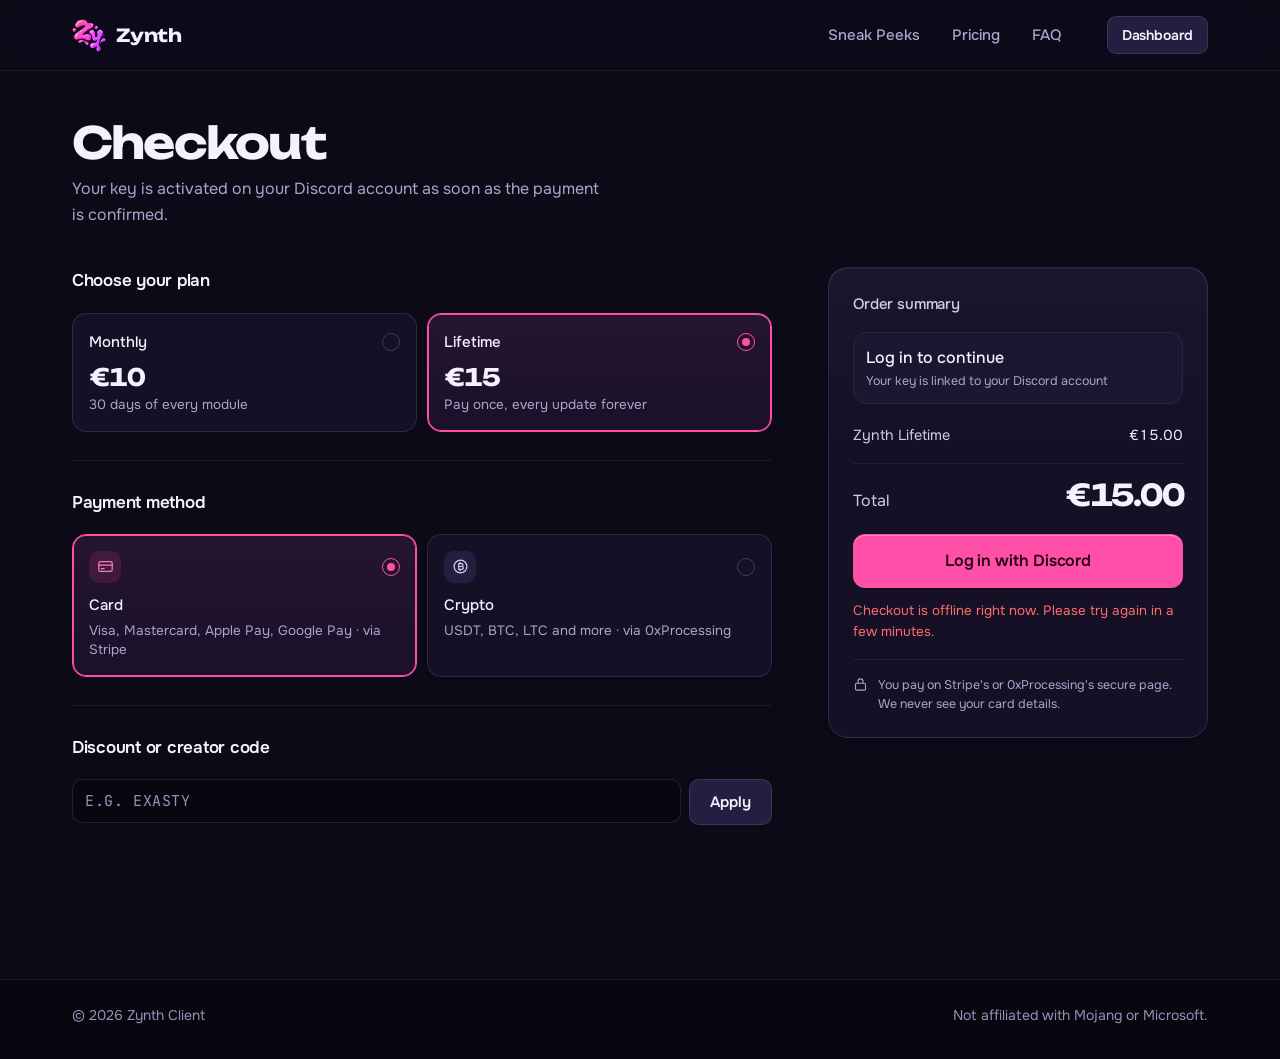
==== commit 3bb99c87: "Add files via upload" ====
--- a/checkout.html
+++ b/checkout.html
@@ -4,13 +4,13 @@
 <meta charset="UTF-8">
 <meta name="viewport" content="width=device-width, initial-scale=1.0, viewport-fit=cover">
 <title>Checkout · Zynth Client</title>
-<meta name="theme-color" content="#0A090C">
+<meta name="theme-color" content="#0D0A18">
 <meta name="robots" content="noindex">
 <link rel="icon" type="image/png" sizes="32x32" href="assets/favicon-32.png">
 <link rel="apple-touch-icon" href="assets/apple-touch-icon.png">
 <link rel="preconnect" href="https://fonts.googleapis.com">
 <link rel="preconnect" href="https://fonts.gstatic.com" crossorigin>
-<link rel="stylesheet" href="https://fonts.googleapis.com/css2?family=Bricolage+Grotesque:opsz,wght@12..96,500..700&family=Geist:wght@400;500;600&family=JetBrains+Mono:wght@400;500&display=swap">
+<link rel="stylesheet" href="https://fonts.googleapis.com/css2?family=Unbounded:wght@600;700&family=Onest:wght@400;500;600&family=JetBrains+Mono:wght@400;500&display=swap">
 <link rel="stylesheet" href="base.css">
 <link rel="stylesheet" href="zynth.css">
 
@@ -42,7 +42,7 @@
   .opt input:disabled + .opt-box { opacity: .45; cursor: not-allowed; }
   .opt-top { display: flex; justify-content: space-between; align-items: center; gap: 10px; margin-bottom: 6px; }
   .opt-name { font-weight: 500; font-size: 15px; color: var(--fg); }
-  .opt-price { font-size: 26px; line-height: 1.1; font-weight: 600; letter-spacing: -.035em; color: var(--fg); font-variant-numeric: tabular-nums; }
+  .opt-price { font-family: var(--display); font-size: 24px; line-height: 1.15; font-weight: 700; letter-spacing: -.05em; color: var(--fg); font-variant-numeric: tabular-nums; }
   .opt-sub { color: var(--fg-3); font-size: 13.5px; line-height: 1.45; }
   .opt-icon { width: 32px; height: 32px; border-radius: var(--r-sm); display: grid; place-items: center; background: var(--surface-3); color: var(--fg-2); transition: background-color var(--t-fast) ease, color var(--t-fast) ease; }
   .opt input:checked + .opt-box .opt-icon { background: var(--pink-soft); color: var(--pink-hi); }
@@ -88,7 +88,7 @@
   .line .neg { color: var(--ok) !important; }
   .total { display: flex; justify-content: space-between; align-items: baseline; margin: 16px 0 20px; }
   .total span { color: var(--fg-2); }
-  .total b { font-size: 32px; line-height: 1; font-weight: 600; letter-spacing: -.04em; color: var(--fg); font-variant-numeric: tabular-nums; }
+  .total b { font-family: var(--display); font-size: 30px; line-height: 1; font-weight: 700; letter-spacing: -.05em; color: var(--fg); font-variant-numeric: tabular-nums; }
   .error { color: var(--err); font-size: 13.5px; margin-top: 12px; }
   .error:empty { display: none; }
   .trust { display: flex; gap: 10px; align-items: flex-start; font-size: 12.5px; line-height: 1.5; color: var(--fg-3); margin-top: 16px; padding-top: 16px; border-top: 1px solid var(--line); }
@@ -118,7 +118,7 @@
 
 <nav class="top solid">
   <div class="wrap bar">
-    <a class="brand" href="index.html" aria-label="Zynth home"><img src="assets/zynth-mark-64.png" alt="" width="30" height="30">Zynth</a>
+    <a class="brand" href="index.html" aria-label="Zynth home"><img src="assets/zynth-mark-64.png" alt="" width="34" height="34">Zynth</a>
     <div class="navlinks">
       <a href="sneak-peeks.html">Sneak Peeks</a>
       <a href="index.html#pricing">Pricing</a>
@@ -127,8 +127,8 @@
     <div class="nav-right">
       <a href="dashboard.html" class="btn btn-secondary btn-sm">Dashboard</a>
       <button class="burger" type="button" aria-label="Open menu" aria-expanded="false" aria-controls="mobile-menu">
-        <svg class="i i-open" viewBox="0 0 24 24"><path d="M4 8h16M4 16h16"/></svg>
-        <svg class="i i-close" viewBox="0 0 24 24"><path d="M6 6l12 12M18 6L6 18"/></svg>
+        <svg class="pi i-open" aria-hidden="true"><use href="assets/icons.svg#i-menu"/></svg>
+        <svg class="pi i-close" aria-hidden="true"><use href="assets/icons.svg#i-x"/></svg>
       </button>
     </div>
   </div>
@@ -142,7 +142,7 @@
 
     <!-- ── STATUS VIEW (after paying) ── -->
     <section id="status-view" hidden>
-      <div class="panel status-card" id="status-card" aria-live="polite"></div>
+      <div class="blk status-card" id="status-card" aria-live="polite"></div>
     </section>
 
     <!-- ── CHECKOUT FORM ── -->
@@ -226,7 +226,7 @@
           </fieldset>
         </div>
 
-        <aside class="panel summary" aria-label="Order summary">
+        <aside class="blk summary" aria-label="Order summary">
           <h2>Order summary</h2>
           <div id="account"></div>
           <div class="lines">
--- a/base.css
+++ b/base.css
@@ -1,60 +1,61 @@
-/* Zynth foundation: tokens, reset and browser surfaces.
+/* Zynth foundation: tokens, reset, browser surfaces and shared primitives.
    Loaded by every page before its own stylesheet (zynth.css or dashboard.css). */
 
 :root {
   color-scheme: dark;
 
-  /* Surfaces: graphite with a faint violet cast taken from the logo */
-  --bg: #0A090C;
-  --bg-sunk: #070609;
-  --surface: #121116;
-  --surface-2: #18171D;
-  --surface-3: #201F26;
-  --line: rgba(255, 255, 255, .07);
-  --line-2: rgba(255, 255, 255, .11);
-  --line-3: rgba(255, 255, 255, .18);
+  /* Night violet, sampled toward the logo's y */
+  --bg: #0D0A18;
+  --bg-sunk: #08060F;
+  --surface: #151026;
+  --surface-2: #1C1631;
+  --surface-3: #261E40;
+  --line: rgba(196, 170, 255, .09);
+  --line-2: rgba(196, 170, 255, .15);
+  --line-3: rgba(196, 170, 255, .26);
 
   /* Text */
-  --fg: #F4F2F7;
-  --fg-2: #CBC8D2;
-  --fg-3: #A29EAC;
-  --fg-4: #86828F;
+  --fg: #F5F1FF;
+  --fg-2: #D4CCEA;
+  --fg-3: #ADA3CC;
+  --fg-4: #9890B8;
 
-  /* Brand: sampled from ZynthLogo.png (pink Z into violet y) */
+  /* Brand: ZynthLogo.png, pink Z into violet y */
   --pink: #FF4FA8;
-  --pink-hi: #FF7EC0;
-  --pink-ink: #26040F;
-  --pink-soft: rgba(255, 79, 168, .12);
-  --pink-line: rgba(255, 79, 168, .38);
-  --violet: #C35DFF;
-  --violet-hi: #D68BFF;
-  --violet-soft: rgba(195, 93, 255, .13);
+  --pink-hi: #FF78BD;
+  --pink-ink: #2A0518;
+  --pink-soft: rgba(255, 79, 168, .13);
+  --pink-line: rgba(255, 79, 168, .5);
+  --violet: #B66BFF;
+  --violet-hi: #CF9BFF;
+  --violet-soft: rgba(182, 107, 255, .15);
 
   /* Status */
-  --ok: #45D98F;
-  --ok-soft: rgba(69, 217, 143, .12);
-  --warn: #F5B941;
-  --warn-soft: rgba(245, 185, 65, .12);
-  --err: #FF6E6E;
-  --err-soft: rgba(255, 110, 110, .12);
+  --ok: #4ADE8C;
+  --ok-soft: rgba(74, 222, 140, .12);
+  --warn: #FFC547;
+  --warn-soft: rgba(255, 197, 71, .12);
+  --err: #FF6B6B;
+  --err-soft: rgba(255, 107, 107, .12);
   --discord: #5865F2;
   --discord-hi: #4752C4;
 
   /* Type */
-  --font: "Geist", ui-sans-serif, system-ui, -apple-system, "Segoe UI", sans-serif;
-  --display: "Bricolage Grotesque", "Geist", ui-sans-serif, system-ui, sans-serif;
-  --mono: "JetBrains Mono", ui-monospace, "SFMono-Regular", Consolas, monospace;
+  --display: "Unbounded", "Onest", system-ui, sans-serif;
+  --font: "Onest", ui-sans-serif, system-ui, -apple-system, "Segoe UI", sans-serif;
+  --mono: "JetBrains Mono", ui-monospace, Consolas, monospace;
 
   /* Shape */
-  --r-xs: 6px;
-  --r-sm: 8px;
-  --r: 12px;
-  --r-lg: 16px;
+  --r-xs: 7px;
+  --r-sm: 10px;
+  --r: 14px;
+  --r-lg: 20px;
+  --r-xl: 28px;
 
-  /* Depth: offset + soft blur, never a coloured halo */
-  --shadow-1: 0 1px 0 rgba(255, 255, 255, .04) inset, 0 1px 2px rgba(0, 0, 0, .4);
-  --shadow-2: 0 1px 0 rgba(255, 255, 255, .05) inset, 0 8px 24px -8px rgba(0, 0, 0, .6);
-  --shadow-3: 0 1px 0 rgba(255, 255, 255, .06) inset, 0 24px 64px -16px rgba(0, 0, 0, .75);
+  /* Depth: offset + soft blur in near-black, never a coloured halo */
+  --shadow-1: 0 1px 2px rgba(0, 0, 0, .35);
+  --shadow-2: 0 10px 30px -12px rgba(0, 0, 0, .7);
+  --shadow-3: 0 30px 80px -20px rgba(0, 0, 0, .85);
 
   /* Motion */
   --ease-out: cubic-bezier(.23, 1, .32, 1);
@@ -66,53 +67,69 @@
 }
 
 *, *::before, *::after { box-sizing: border-box; }
-html { -webkit-text-size-adjust: 100%; text-size-adjust: 100%; scroll-padding-top: 88px; }
+html { -webkit-text-size-adjust: 100%; text-size-adjust: 100%; scroll-padding-top: 92px; }
 @media (prefers-reduced-motion: no-preference) { html { scroll-behavior: smooth; } }
 
 body {
   margin: 0;
   background: var(--bg);
   color: var(--fg-2);
-  font: 400 15px/1.6 var(--font);
-  font-feature-settings: "ss01", "cv11";
+  font: 400 16px/1.6 var(--font);
   -webkit-font-smoothing: antialiased;
   -moz-osx-font-smoothing: grayscale;
-  text-rendering: optimizeLegibility;
   -webkit-tap-highlight-color: transparent;
 }
 
 h1, h2, h3, h4, h5, p, figure, blockquote, dl, dd { margin: 0; }
-h1, h2, h3, h4 { color: var(--fg); font-weight: 600; text-wrap: balance; }
-/* Display face for page and section titles; UI headings stay in the text face */
-h1, .h2 { font-family: var(--display); font-optical-sizing: auto; }
+h1, h2, h3, h4 { color: var(--fg); font-weight: 600; text-wrap: balance; letter-spacing: -.01em; }
+h1, .h1, .h2 { font-family: var(--display); font-weight: 700; letter-spacing: -.035em; }
 p { text-wrap: pretty; }
 a { color: inherit; text-decoration: none; }
 img, svg, video { display: block; max-width: 100%; }
 button, input, select, textarea { font: inherit; color: inherit; }
 button { -webkit-user-select: none; user-select: none; }
-code, kbd, samp { font-family: var(--mono); font-size: .92em; }
+code, kbd, samp { font-family: var(--mono); font-size: .9em; }
 [hidden] { display: none !important; }
 
 /* Browser surfaces */
-::selection { background: rgba(255, 79, 168, .32); color: #fff; }
+::selection { background: rgba(255, 79, 168, .35); color: #fff; }
 input, textarea { caret-color: var(--pink); }
 ::placeholder { color: var(--fg-4); opacity: 1; }
 :focus { outline: none; }
-:focus-visible { outline: 2px solid var(--pink); outline-offset: 2px; border-radius: var(--r-xs); }
+:focus-visible { outline: 2px solid var(--pink); outline-offset: 3px; border-radius: 6px; }
 html { scrollbar-color: var(--surface-3) var(--bg); scrollbar-width: thin; }
 ::-webkit-scrollbar { width: 10px; height: 10px; }
 ::-webkit-scrollbar-track { background: transparent; }
 ::-webkit-scrollbar-thumb { background: var(--surface-3); border: 3px solid var(--bg); border-radius: 99px; }
-::-webkit-scrollbar-thumb:hover { background: #2E2C36; }
+
+/* ── Shared primitives ───────────────────────────────────────── */
+
+/* A card: one hairline border and a faint lit top edge */
+.blk {
+  background: linear-gradient(180deg, rgba(255, 255, 255, .025), transparent 40%), var(--surface);
+  border: 1px solid var(--line-2);
+  border-radius: var(--r-lg);
+  box-shadow: inset 0 1px 0 rgba(255, 255, 255, .05), var(--shadow-1);
+}
+
+/* Icons from assets/icons.svg */
+/* .i is the inline-SVG variant used in page markup (viewBox drawn in place) */
+.i { width: 16px; height: 16px; flex-shrink: 0; fill: none; stroke: currentColor; stroke-width: 1.75; stroke-linecap: round; stroke-linejoin: round; }
+.pi { width: 20px; height: 20px; flex-shrink: 0; fill: none; stroke: currentColor; stroke-width: 1.75; stroke-linecap: round; stroke-linejoin: round; }
+.pi.sm { width: 16px; height: 16px; }
+.pi.xs { width: 13px; height: 13px; stroke-width: 2.2; }
+
+/* Progress bar */
+.xp { position: relative; height: 6px; border-radius: 99px; background: var(--surface-3); overflow: hidden; }
+.xp > i { position: absolute; inset: 0 auto 0 0; border-radius: inherit; background: linear-gradient(90deg, var(--pink), var(--violet)); }
 
 .num, .tnum { font-variant-numeric: tabular-nums; }
 .mono { font-family: var(--mono); }
 .sr-only { position: absolute; width: 1px; height: 1px; padding: 0; margin: -1px; overflow: hidden; clip: rect(0 0 0 0); white-space: nowrap; border: 0; }
-.i { width: 16px; height: 16px; flex-shrink: 0; stroke: currentColor; fill: none; stroke-width: 1.75; stroke-linecap: round; stroke-linejoin: round; }
 
 @media (prefers-reduced-motion: reduce) {
   *, *::before, *::after {
-    animation-duration: 1ms !important; animation-iteration-count: 1 !important;
+    animation-duration: 1ms !important; animation-iteration-count: 1 !important; animation-delay: 0ms !important;
     transition-duration: 1ms !important; scroll-behavior: auto !important;
   }
 }
--- a/zynth.css
+++ b/zynth.css
@@ -1,6 +1,6 @@
-/* Website components: index, sneak peeks, checkout. Tokens live in base.css. */
+/* Website components: index, sneak peeks, checkout. Tokens and primitives live in base.css. */
 
-.wrap { width: 100%; max-width: 1160px; margin: 0 auto; padding-inline: 32px; }
+.wrap { width: 100%; max-width: 1200px; margin: 0 auto; padding-inline: 32px; }
 @media (max-width: 720px) { .wrap { padding-inline: 20px; } }
 @media (max-width: 380px) { .wrap { padding-inline: 16px; } }
 
@@ -8,91 +8,98 @@
 
 /* ---------- Buttons ---------- */
 .btn {
-  --h: 44px;
   position: relative; display: inline-flex; align-items: center; justify-content: center; gap: 8px;
-  height: var(--h); padding: 0 18px; border-radius: var(--r-sm); border: 1px solid transparent;
-  font: 500 15px/1 var(--font); letter-spacing: -.005em; white-space: nowrap; cursor: pointer;
-  transition: background-color var(--t-fast) ease, border-color var(--t-fast) ease, color var(--t-fast) ease, transform var(--t-fast) var(--ease-out), opacity var(--t-fast) ease;
+  height: 46px; padding: 0 20px; border-radius: var(--r-sm); border: 1px solid transparent; cursor: pointer; white-space: nowrap;
+  font: 600 15px/1 var(--font); letter-spacing: -.005em;
+  transition: background-color var(--t-fast) ease, border-color var(--t-fast) ease, color var(--t-fast) ease, transform var(--t-fast) var(--ease-out);
 }
 .btn:active:not(:disabled) { transform: scale(.97); }
-.btn:disabled, .btn[aria-disabled="true"] { opacity: .45; cursor: not-allowed; }
-.btn .i { width: 16px; height: 16px; }
-.btn-primary { background: var(--pink); color: var(--pink-ink); font-weight: 600; box-shadow: 0 1px 0 rgba(255,255,255,.25) inset, 0 1px 2px rgba(0,0,0,.5); }
-.btn-secondary { background: var(--surface-2); border-color: var(--line-2); color: var(--fg); box-shadow: var(--shadow-1); }
-.btn-quiet { background: transparent; color: var(--fg-2); }
-.btn-discord { background: var(--discord); color: #fff; font-weight: 600; }
+.btn:disabled, .btn[aria-disabled="true"] { opacity: .5; cursor: not-allowed; }
+.btn .pi { width: 17px; height: 17px; stroke-width: 2; transition: transform var(--t) var(--ease-out); }
+.btn-primary { background: var(--pink); color: var(--pink-ink); box-shadow: inset 0 1px 0 rgba(255,255,255,.3), 0 1px 2px rgba(0,0,0,.4); }
+.btn-secondary { background: var(--surface-3); border-color: var(--line-2); color: var(--fg); }
+.btn-quiet { background: transparent; color: var(--fg-2); font-weight: 500; }
+.btn-discord { background: var(--discord); color: #fff; }
 @media (hover: hover) {
   .btn-primary:hover:not(:disabled) { background: var(--pink-hi); }
-  .btn-secondary:hover:not(:disabled) { background: var(--surface-3); border-color: var(--line-3); }
+  .btn-primary:hover .pi { transform: translateX(3px); }
+  .btn-secondary:hover:not(:disabled) { background: #30274F; border-color: var(--line-3); }
   .btn-quiet:hover { color: var(--fg); background: rgba(255,255,255,.05); }
   .btn-discord:hover { background: var(--discord-hi); }
 }
-.btn-sm { --h: 36px; padding: 0 14px; font-size: 14px; }
-.btn-lg { --h: 48px; padding: 0 22px; font-size: 15.5px; }
+.btn-sm { height: 38px; padding: 0 14px; font-size: 14px; border-radius: 9px; }
+.btn-lg { height: 54px; padding: 0 26px; font-size: 16px; border-radius: 12px; }
 .btn-block { width: 100%; }
 
-.link { color: var(--pink-hi); text-decoration: underline; text-decoration-color: rgba(255,126,192,.35); text-underline-offset: 3px; transition: text-decoration-color var(--t-fast) ease; }
+.link { color: var(--pink-hi); text-decoration: underline; text-decoration-color: rgba(255,120,189,.4); text-underline-offset: 3px; transition: text-decoration-color var(--t-fast) ease; }
 .link:hover { text-decoration-color: currentColor; }
 
 /* ---------- Nav ---------- */
-nav.top { position: fixed; inset: 0 0 auto; z-index: 50; padding-top: env(safe-area-inset-top, 0px); transition: background-color var(--t) ease, border-color var(--t) ease; border-bottom: 1px solid transparent; }
-nav.top.menu-open { background: var(--bg); border-color: var(--line); box-shadow: 0 24px 48px -12px rgba(0,0,0,.7); }
-nav.top.scrolled, nav.top.solid { background: rgba(10, 9, 12, .86); -webkit-backdrop-filter: saturate(140%) blur(12px); backdrop-filter: saturate(140%) blur(12px); border-color: var(--line); }
-nav.top .bar { height: 64px; display: flex; align-items: center; gap: 24px; }
-.brand { display: inline-flex; align-items: center; gap: 10px; font: 600 17px/1 var(--font); letter-spacing: -.02em; color: var(--fg); margin-right: auto; border-radius: var(--r-xs); }
-.brand img { width: 30px; height: 30px; }
-.navlinks { display: flex; gap: 2px; }
-.navlinks a { padding: 8px 12px; border-radius: var(--r-xs); font-size: 14px; color: var(--fg-3); transition: color var(--t-fast) ease, background-color var(--t-fast) ease; }
+nav.top { position: fixed; inset: 0 0 auto; z-index: 50; padding-top: env(safe-area-inset-top, 0px); border-bottom: 1px solid transparent; transition: background-color var(--t) ease, border-color var(--t) ease; }
+nav.top.scrolled, nav.top.solid { background: rgba(13, 10, 24, .82); -webkit-backdrop-filter: saturate(150%) blur(14px); backdrop-filter: saturate(150%) blur(14px); border-color: var(--line); }
+nav.top.menu-open { background: var(--bg); border-color: var(--line); }
+nav.top .bar { height: 70px; display: flex; align-items: center; gap: 24px; }
+.brand { display: inline-flex; align-items: center; gap: 10px; font: 700 18px/1 var(--display); letter-spacing: -.03em; color: var(--fg); margin-right: auto; border-radius: 8px; }
+.brand img { width: 34px; height: 34px; }
+.navlinks { display: flex; gap: 4px; }
+.navlinks a { padding: 9px 14px; border-radius: 8px; font-size: 15px; font-weight: 500; color: var(--fg-3); transition: color var(--t-fast) ease, background-color var(--t-fast) ease; }
 .navlinks a:hover { color: var(--fg); background: rgba(255,255,255,.04); }
-.navlinks a[aria-current="page"] { color: var(--fg); }
+.navlinks a[aria-current="page"] { color: var(--fg); background: rgba(255,255,255,.05); }
 .nav-right { display: flex; align-items: center; gap: 6px; margin-left: 8px; }
-.burger { display: none; width: 40px; height: 40px; border-radius: var(--r-sm); border: 1px solid var(--line-2); background: var(--surface); color: var(--fg); cursor: pointer; align-items: center; justify-content: center; transition: background-color var(--t-fast) ease, transform var(--t-fast) var(--ease-out); }
+.burger { display: none; width: 42px; height: 42px; align-items: center; justify-content: center; border-radius: var(--r-sm); border: 1px solid var(--line-2); background: var(--surface-2); color: var(--fg); cursor: pointer; transition: transform var(--t-fast) var(--ease-out); }
 .burger:active { transform: scale(.95); }
-.burger .i { width: 18px; height: 18px; }
 .burger .i-close { display: none; }
 .burger[aria-expanded="true"] .i-open { display: none; }
 .burger[aria-expanded="true"] .i-close { display: block; }
 .mobile-menu { display: none; }
-@media (max-width: 860px) {
+@media (max-width: 880px) {
   .navlinks, .nav-right .hide-sm { display: none; }
   .burger { display: inline-flex; }
-  .mobile-menu { display: grid; gap: 2px; padding: 4px 20px 16px; border-top: 1px solid var(--line);
+  .mobile-menu { display: grid; padding: 4px 20px 20px; border-top: 1px solid var(--line);
     transition: opacity var(--t) var(--ease-out), transform var(--t) var(--ease-out), visibility 0s linear var(--t); }
   .mobile-menu:not(.open) { opacity: 0; transform: translateY(-6px); visibility: hidden; position: absolute; left: 0; right: 0; pointer-events: none; }
   .mobile-menu.open { transition-delay: 0s; }
-  .mobile-menu a { display: flex; align-items: center; justify-content: space-between; padding: 14px 4px; color: var(--fg-2); font-size: 16px; border-bottom: 1px solid var(--line); }
+  .mobile-menu a { display: flex; align-items: center; justify-content: space-between; padding: 16px 2px; color: var(--fg); font-size: 17px; font-weight: 500; border-bottom: 1px solid var(--line); }
+  .mobile-menu a .pi { color: var(--fg-4); }
   .mobile-menu a:last-child { border-bottom: 0; }
-  .mobile-menu a:active { color: var(--fg); }
 }
 
 /* ---------- Sections ---------- */
-section { position: relative; scroll-margin-top: 72px; }
+section { position: relative; scroll-margin-top: 76px; }
 .section { padding: 120px 0; }
-.section + .section { border-top: 1px solid var(--line); }
 @media (max-width: 720px) { .section { padding: 80px 0; } }
 
-.h2 { font-size: clamp(30px, 3.6vw, 44px); line-height: 1.08; letter-spacing: -.035em; font-weight: 600; }
-.lead { color: var(--fg-3); font-size: 17px; line-height: 1.6; max-width: 52ch; }
-.sec-head { display: grid; gap: 14px; margin-bottom: 56px; max-width: 640px; }
-@media (max-width: 720px) { .sec-head { margin-bottom: 40px; } }
+.h2 { font-size: clamp(30px, 3.8vw, 46px); line-height: 1.08; color: var(--fg); }
+.lead { color: var(--fg-3); font-size: 18px; line-height: 1.6; max-width: 50ch; }
+.sec-head { display: grid; gap: 16px; margin-bottom: 52px; max-width: 680px; }
+.sec-head.center { margin-inline: auto; text-align: center; justify-items: center; }
+@media (max-width: 720px) { .sec-head { margin-bottom: 36px; } .lead { font-size: 17px; } }
 
-.panel { background: var(--surface); border: 1px solid var(--line); border-radius: var(--r-lg); box-shadow: var(--shadow-1); }
+/* Card header row */
+.win { padding: 0; overflow: hidden; }
+.win-title { display: flex; align-items: center; justify-content: space-between; gap: 12px; padding: 14px 22px; border-bottom: 1px solid var(--line); font-size: 14px; font-weight: 500; color: var(--fg-3); }
 
-kbd { display: inline-block; font: 500 12px/1 var(--mono); padding: 4px 6px; border-radius: 5px; color: var(--fg); background: var(--surface-3); border: 1px solid var(--line-2); box-shadow: 0 1px 0 var(--line-3); }
+/* Icon tile */
+.slot { width: 48px; height: 48px; display: grid; place-items: center; flex-shrink: 0; border-radius: var(--r); color: var(--pink-hi);
+  background: linear-gradient(180deg, rgba(255,79,168,.16), rgba(182,107,255,.10)); border: 1px solid rgba(255,79,168,.22); }
+.slot .pi { width: 22px; height: 22px; }
 
-.tag { display: inline-flex; align-items: center; gap: 6px; height: 22px; padding: 0 8px; border-radius: 5px; font: 500 11.5px/1 var(--mono); letter-spacing: .01em; color: var(--fg-2); background: var(--surface-3); white-space: nowrap; }
-.tag.pink { color: var(--pink-hi); background: var(--pink-soft); }
-.tag.violet { color: var(--violet-hi); background: var(--violet-soft); }
-.tag.warn { color: var(--warn); background: var(--warn-soft); }
-.tag.ok { color: var(--ok); background: var(--ok-soft); }
+kbd { display: inline-block; font: 500 12.5px/1 var(--mono); padding: 4px 7px; border-radius: 6px; color: var(--fg); background: var(--surface-3); border: 1px solid var(--line-2); box-shadow: 0 2px 0 rgba(0,0,0,.35); }
+
+.tag { display: inline-flex; align-items: center; gap: 6px; height: 26px; padding: 0 11px; border-radius: 99px; font-size: 13px; font-weight: 500; color: var(--fg-2); background: var(--surface-2); border: 1px solid var(--line-2); white-space: nowrap; }
+.tag .pi { width: 14px; height: 14px; color: var(--pink-hi); stroke-width: 2; }
+.tag.pink { color: var(--pink-ink); background: var(--pink); border-color: transparent; font-weight: 600; }
+.tag.violet { color: var(--violet-hi); background: var(--violet-soft); border-color: transparent; }
+.tag.warn { color: var(--warn); background: var(--warn-soft); border-color: transparent; }
+.tag.ok { color: var(--ok); background: var(--ok-soft); border-color: transparent; }
 
 /* ---------- Footer ---------- */
-footer.site { border-top: 1px solid var(--line); padding: 56px 0 calc(32px + env(safe-area-inset-bottom, 0px)); color: var(--fg-3); font-size: 14px; }
+footer.site { border-top: 1px solid var(--line); background: var(--bg-sunk); padding: 64px 0 calc(32px + env(safe-area-inset-bottom, 0px)); color: var(--fg-3); font-size: 15px; }
 .foot { display: grid; grid-template-columns: 1.6fr 1fr 1fr; gap: 32px; }
-.foot p { margin-top: 12px; max-width: 30ch; }
-.foot h3 { font: 500 13px/1 var(--font); color: var(--fg); margin-bottom: 14px; }
+.foot p { margin-top: 14px; max-width: 30ch; }
+.foot h3 { font-size: 14px; font-weight: 600; color: var(--fg); margin-bottom: 16px; }
 .foot ul { list-style: none; margin: 0; padding: 0; display: grid; gap: 10px; }
 .foot a { transition: color var(--t-fast) ease; }
 .foot a:hover { color: var(--fg); }
-.legal { margin-top: 48px; padding-top: 20px; border-top: 1px solid var(--line); display: flex; justify-content: space-between; flex-wrap: wrap; gap: 8px 24px; font-size: 13px; color: var(--fg-4); }
+.legal { margin-top: 48px; padding-top: 20px; border-top: 1px solid var(--line); display: flex; justify-content: space-between; flex-wrap: wrap; gap: 8px 24px; font-size: 14px; color: var(--fg-4); }
 @media (max-width: 640px) { .foot { grid-template-columns: 1fr 1fr; } .foot > div:first-child { grid-column: 1 / -1; } }
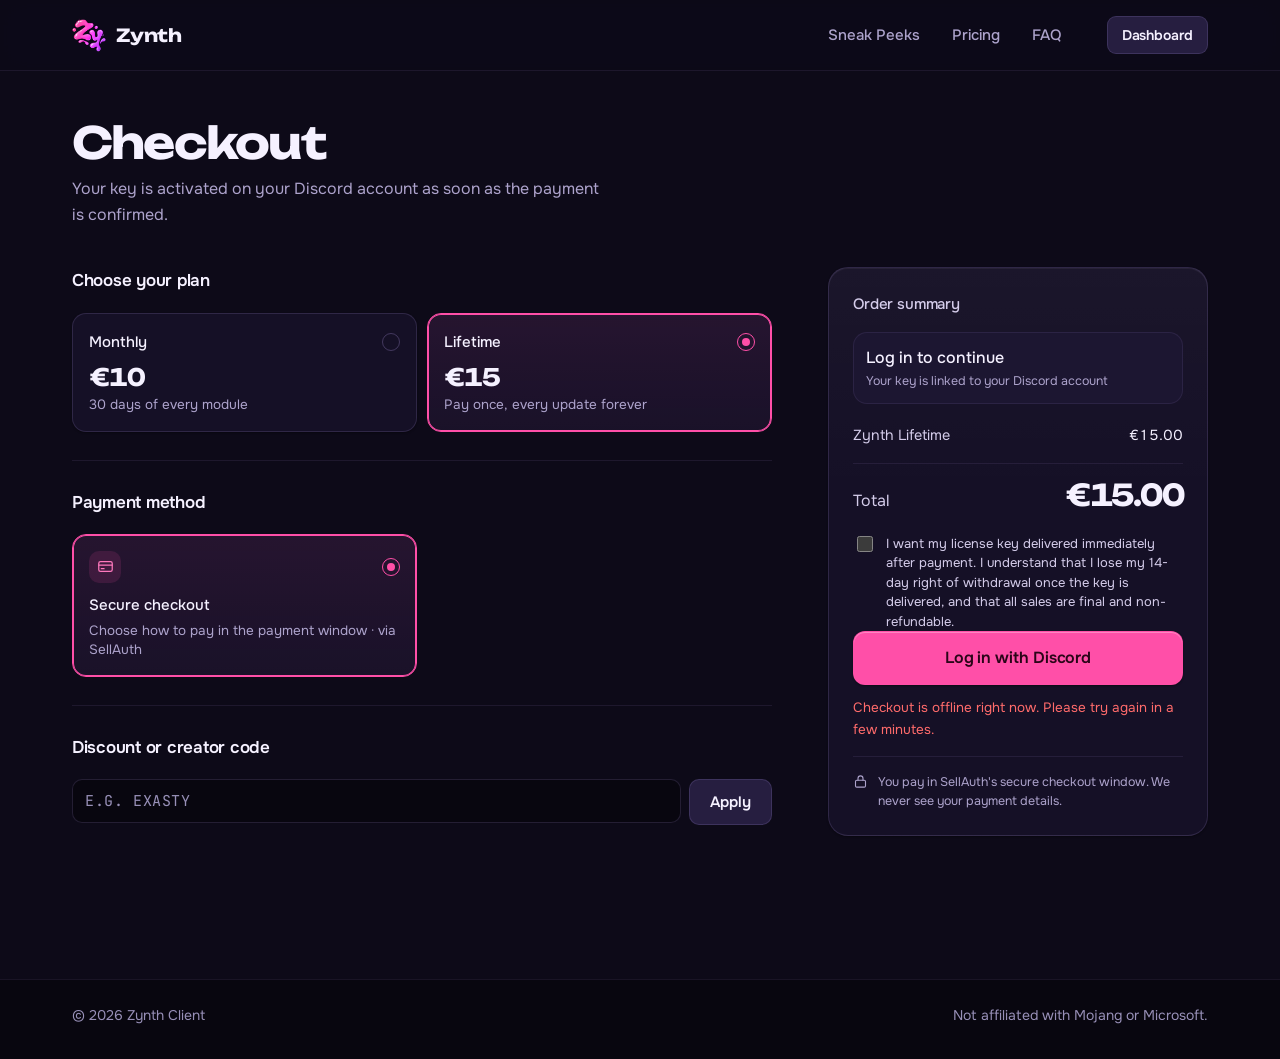
==== commit 1e029736: "Add files via upload" ====
--- a/checkout.html
+++ b/checkout.html
@@ -59,7 +59,6 @@
   .input:focus { border-color: var(--pink); box-shadow: 0 0 0 3px rgba(255,79,168,.18); }
   select.input { appearance: none; cursor: pointer; padding-right: 36px; background-image: url("data:image/svg+xml,%3Csvg xmlns='http://www.w3.org/2000/svg' viewBox='0 0 16 16'%3E%3Cpath d='M4 6l4 4 4-4' fill='none' stroke='%23928E9C' stroke-width='1.6' stroke-linecap='round'/%3E%3C/svg%3E"); background-repeat: no-repeat; background-position: right 12px center; background-size: 14px; }
   select.input option { background: var(--surface-2); }
-  .crypto-fields { animation: fields-in var(--t-slow) var(--ease-out); }
   @keyframes fields-in { from { opacity: 0; transform: translateY(-4px); } }
   .note { font-size: 13px; color: var(--fg-3); margin-top: 10px; }
 
@@ -91,6 +90,8 @@
   .total b { font-family: var(--display); font-size: 30px; line-height: 1; font-weight: 700; letter-spacing: -.05em; color: var(--fg); font-variant-numeric: tabular-nums; }
   .error { color: var(--err); font-size: 13.5px; margin-top: 12px; }
   .error:empty { display: none; }
+  .consent { display: flex; gap: 10px; align-items: flex-start; margin-top: 16px; font-size: 13px; line-height: 1.5; color: var(--fg-2); cursor: pointer; }
+  .consent input { width: 16px; height: 16px; margin-top: 2px; flex-shrink: 0; accent-color: var(--pink); cursor: pointer; }
   .trust { display: flex; gap: 10px; align-items: flex-start; font-size: 12.5px; line-height: 1.5; color: var(--fg-3); margin-top: 16px; padding-top: 16px; border-top: 1px solid var(--line); }
   .trust .i { width: 15px; height: 15px; margin-top: 1px; }
 
@@ -178,38 +179,16 @@
             <div class="step-head"><h2>Payment method</h2></div>
             <div class="options">
               <label class="opt">
-                <input type="radio" name="method" value="stripe" checked>
+                <input type="radio" name="method" value="sellauth" checked>
                 <span class="opt-box">
                   <span class="opt-top">
                     <span class="opt-icon"><svg class="i" viewBox="0 0 24 24"><rect x="2.5" y="5" width="19" height="14" rx="2.5"/><path d="M2.5 10h19M6 15h4"/></svg></span>
                     <span class="radio"></span>
                   </span>
-                  <span class="opt-name">Card</span>
-                  <span class="opt-sub" id="stripe-sub">Visa, Mastercard, Apple Pay, Google Pay · via Stripe</span>
+                  <span class="opt-name">Secure checkout</span>
+                  <span class="opt-sub" id="sellauth-sub">Choose how to pay in the payment window · via SellAuth</span>
                 </span>
               </label>
-              <label class="opt">
-                <input type="radio" name="method" value="crypto">
-                <span class="opt-box">
-                  <span class="opt-top">
-                    <span class="opt-icon"><svg class="i" viewBox="0 0 24 24"><circle cx="12" cy="12" r="9"/><path d="M9.5 8h4a2 2 0 0 1 0 4h-4m0 0h4.5a2 2 0 0 1 0 4H9.5m0-8v8m2-10v2m0 8v2"/></svg></span>
-                    <span class="radio"></span>
-                  </span>
-                  <span class="opt-name">Crypto</span>
-                  <span class="opt-sub" id="crypto-sub">USDT, BTC, LTC and more · via 0xProcessing</span>
-                </span>
-              </label>
-            </div>
-            <div class="crypto-fields" id="crypto-fields" hidden>
-              <div class="field">
-                <label for="coin">Cryptocurrency</label>
-                <select class="input" id="coin"><option value="">Loading…</option></select>
-              </div>
-              <div class="field">
-                <label for="email">Email for your payment receipt</label>
-                <input class="input" id="email" type="email" placeholder="you@example.com" autocomplete="email" maxlength="200">
-              </div>
-              <p class="note">0xProcessing needs an email for the receipt. The exact crypto amount is shown on the next page.</p>
             </div>
           </fieldset>
 
@@ -235,11 +214,12 @@
             <div class="line" id="sum-fee-row" hidden><span>Processing fee</span><span id="sum-fee">€0.00</span></div>
           </div>
           <div class="total"><span>Total</span><b id="sum-total">€15.00</b></div>
+          <label class="consent"><input type="checkbox" id="final-sale"><span id="final-sale-text">I want my license key delivered immediately after payment. I understand that I lose my 14-day right of withdrawal once the key is delivered, and that all sales are final and non-refundable.</span></label>
           <button class="btn btn-primary btn-lg btn-block pay" id="pay" type="button">Continue to payment</button>
           <div class="error" id="pay-error" role="alert"></div>
           <div class="trust">
             <svg class="i" viewBox="0 0 24 24"><rect x="4" y="10" width="16" height="11" rx="2"/><path d="M8 10V7a4 4 0 0 1 8 0v3"/></svg>
-            <span>You pay on Stripe's or 0xProcessing's secure page. We never see your card details.</span>
+            <span>You pay in SellAuth's secure checkout window. We never see your payment details.</span>
           </div>
         </aside>
       </div>
@@ -256,6 +236,8 @@
   </div>
 </footer>
 
+<!-- SellAuth checkout embed v3.2.0, served from here (sha384 matches SellAuth's published hash for this release) -->
+<script src="assets/sellauth-embed-v3.2.0.min.js"></script>
 <script src="zynth.js"></script>
 <script>
 (function () {
@@ -333,7 +315,7 @@
   const method = () => document.querySelector('input[name=method]:checked').value;
 
   function saveDraft() {
-    store.set(SAVED, JSON.stringify({ product: product(), method: method(), code: applied?.code || $('code').value.trim(), email: $('email').value.trim() }));
+    store.set(SAVED, JSON.stringify({ product: product(), method: method(), code: applied?.code || $('code').value.trim() }));
   }
   function restoreDraft() {
     const params = new URLSearchParams(location.search);
@@ -343,7 +325,6 @@
     const p = params.get('product') || d.product;
     if (p) { const r = document.querySelector(`input[name=product][value="${p}"]`); if (r) r.checked = true; }
     if (d.method) { const r = document.querySelector(`input[name=method][value="${d.method}"]`); if (r && !r.disabled) r.checked = true; }
-    if (d.email) $('email').value = d.email;
     const code = params.get('code') || d.code;
     if (code) $('code').value = code;
   }
@@ -363,15 +344,14 @@
     $('sum-fee-row').hidden = !fee;
     $('sum-fee').textContent = euros(fee);
     $('sum-total').textContent = euros(base - discount + fee);
-    $('crypto-fields').hidden = method() !== 'crypto';
     updatePay();
   }
 
   function updatePay() {
     const btn = $('pay');
     if (!user) { btn.textContent = 'Log in with Discord'; btn.disabled = false; return; }
-    btn.disabled = busy;
-    btn.textContent = busy ? 'Starting payment…' : method() === 'crypto' ? 'Continue to crypto payment' : 'Continue to payment';
+    btn.disabled = busy || !cfg?.methods?.sellauth?.available;
+    btn.textContent = busy ? 'Starting payment…' : 'Continue to payment';
   }
 
   // ── Codes ───────────────────────────────────────────────────
@@ -394,7 +374,8 @@
         $('code-applied').innerHTML = `<span class="code-chip">${esc(r.code.code)} · −${euros(r.code.discount_cents)}<button type="button" id="remove-code" aria-label="Remove code">×</button></span>`;
         $('remove-code').onclick = removeCode;
         msg.className = 'code-msg ok';
-        msg.textContent = r.code.type === 'media' ? `Creator code applied. You save ${euros(r.code.discount_cents)}.` : `Code applied. You save ${euros(r.code.discount_cents)}.`;
+        msg.textContent = r.total_cents === 0 ? 'Code applied. This one is free.'
+          : `${r.code.type === 'media' ? 'Creator code' : 'Code'} accepted. Enter ${r.code.code} again in the payment window to save ${euros(r.code.discount_cents)}.`;
       }
     } catch (e) {
       msg.className = 'code-msg err'; msg.textContent = e.message;
@@ -415,18 +396,31 @@
   async function pay() {
     $('pay-error').textContent = '';
     if (!user) return login();
-    const body = { product: product(), method: method(), code: applied?.code || undefined };
-    if (body.method === 'crypto') {
-      body.crypto_currency = $('coin').value;
-      body.email = $('email').value.trim();
-      if (!body.crypto_currency) return ($('pay-error').textContent = 'Choose a cryptocurrency.');
-      if (!/^[^\s@]+@[^\s@]+\.[^\s@]+$/.test(body.email)) return ($('pay-error').textContent = 'Enter a valid email address.');
-    }
+    if (!$('final-sale').checked) { $('pay-error').textContent = 'Please confirm that all sales are final before paying.'; $('final-sale').focus(); return; }
+    if (!window.sellAuth) { $('pay-error').textContent = "The payment window couldn't load. If you use an ad blocker, allow this site and reload."; return; }
+    const body = { product: product(), method: method(), code: applied?.code || undefined,
+      accept_final_sale: true, final_sale_version: cfg?.final_sale?.version };
     busy = true; updatePay();
     try {
       const r = await api('/checkout/create', { method: 'POST', body: JSON.stringify(body) });
-      if (r.free || !r.redirect_url) { location.href = `${location.pathname}?order=${r.order.id}`; return; }
-      location.href = r.redirect_url;
+      const orderUrl = `${location.pathname}?order=${r.order.id}`;
+      if (r.free) { location.href = orderUrl; return; }
+      // SellAuth checkout opens on top of this page. The order id travels as invoice metadata,
+      // which is how the backend knows which Discord account gets the key.
+      const e = r.sellauth;
+      let invoiceCreated = false;
+      window.sellAuth.open({
+        shopId: e.shopId, shopUrl: e.shopUrl, cart: e.cart, metadata: e.metadata, skipCart: true, locale: 'en',
+        onInvoiceCreated: ({ invoiceId }) => {
+          invoiceCreated = true;
+          api(`/checkout/order/${r.order.id}/invoice`, { method: 'POST', body: JSON.stringify({ invoice_id: invoiceId }) }).catch(() => {});
+        },
+        onSuccess: () => { location.href = orderUrl; },
+        onClose: () => {
+          if (invoiceCreated) { location.href = orderUrl; return; }
+          busy = false; updatePay();
+        },
+      });
     } catch (e) {
       $('pay-error').textContent = e.message;
       busy = false; updatePay();
@@ -470,10 +464,9 @@
         return statusCard('bad', 'Payment cancelled', "No money was taken. You can try again whenever you're ready.", '<a class="btn btn-primary" href="checkout.html">Try again</a>');
       }
       if (o.status === 'pending') {
-        statusCard('wait', 'Waiting for your payment', o.payment_method === 'crypto'
-          ? 'Crypto payments need a few blockchain confirmations. You can close this page; your key arrives in your Discord DMs.'
-          : 'This usually takes a few seconds.', receipt);
-        if (Date.now() - started < 30 * 60 * 1000) setTimeout(tick, o.payment_method === 'crypto' ? 10000 : 3000);
+        statusCard('wait', 'Waiting for your payment',
+          'Card payments take a few seconds, crypto can take a few minutes. This page updates by itself, and your key also arrives in your Discord DMs.', receipt);
+        if (Date.now() - started < 30 * 60 * 1000) setTimeout(tick, 5000);
         return;
       }
       const texts = {
@@ -502,26 +495,16 @@
       $('pay').disabled = true;
       return;
     }
+    if (cfg.final_sale?.text) $('final-sale-text').textContent = cfg.final_sale.text;
     for (const p of cfg.products) {
       const el = document.querySelector(`[data-price="${p.id}"]`);
       if (el) el.textContent = euros(p.price_cents).replace('.00', '');
     }
-    for (const m of ['stripe', 'crypto']) {
-      if (!cfg.methods[m].available) {
-        const r = document.querySelector(`input[name=method][value="${m}"]`);
-        r.disabled = true;
-        $(m + '-sub').textContent = 'Not available right now';
-        if (r.checked) { const other = document.querySelector(`input[name=method]:not([value="${m}"])`); if (!other.disabled) other.checked = true; }
-      }
-    }
-  }
-  async function loadCoins() {
-    if (!cfg?.methods.crypto.available) return;
-    try {
-      const { coins } = await api('/checkout/coins');
-      $('coin').innerHTML = '<option value="">Choose a coin</option>' + coins.map(c => `<option value="${esc(c.id)}">${esc(c.name)}</option>`).join('');
-    } catch (e) {
-      $('coin').innerHTML = '<option value="">Unavailable</option>';
+    if (!cfg.methods.sellauth?.available) {
+      document.querySelector('input[name=method][value="sellauth"]').disabled = true;
+      $('sellauth-sub').textContent = 'Not available right now';
+      $('pay-error').textContent = 'Checkout is offline right now. Please try again in a few minutes.';
+      $('pay').disabled = true;
     }
   }
 
@@ -544,7 +527,6 @@
 
     const params = new URLSearchParams(location.search);
     if (params.get('order')) return showOrder(params.get('order'), params.has('cancelled'));
-    loadCoins();
     if ($('code').value.trim() && user) applyCode(true);
   })();
 })();
